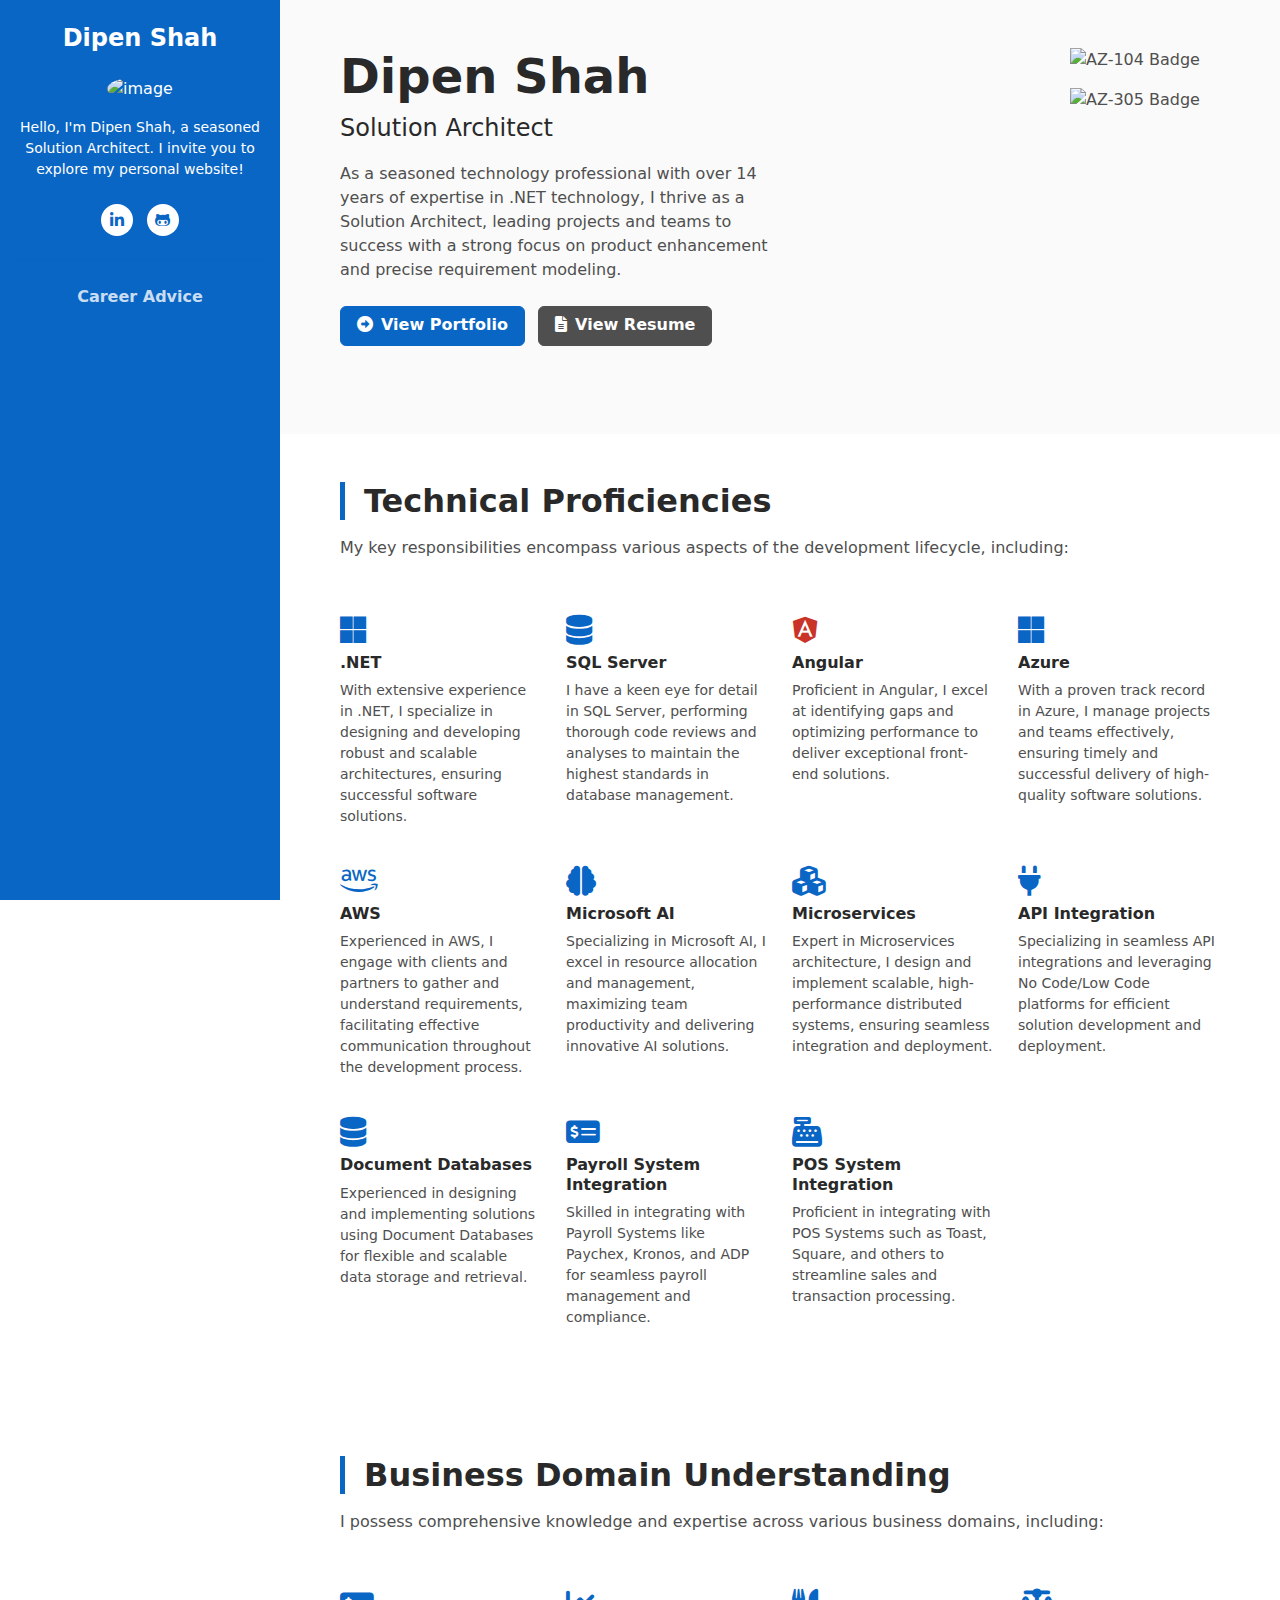
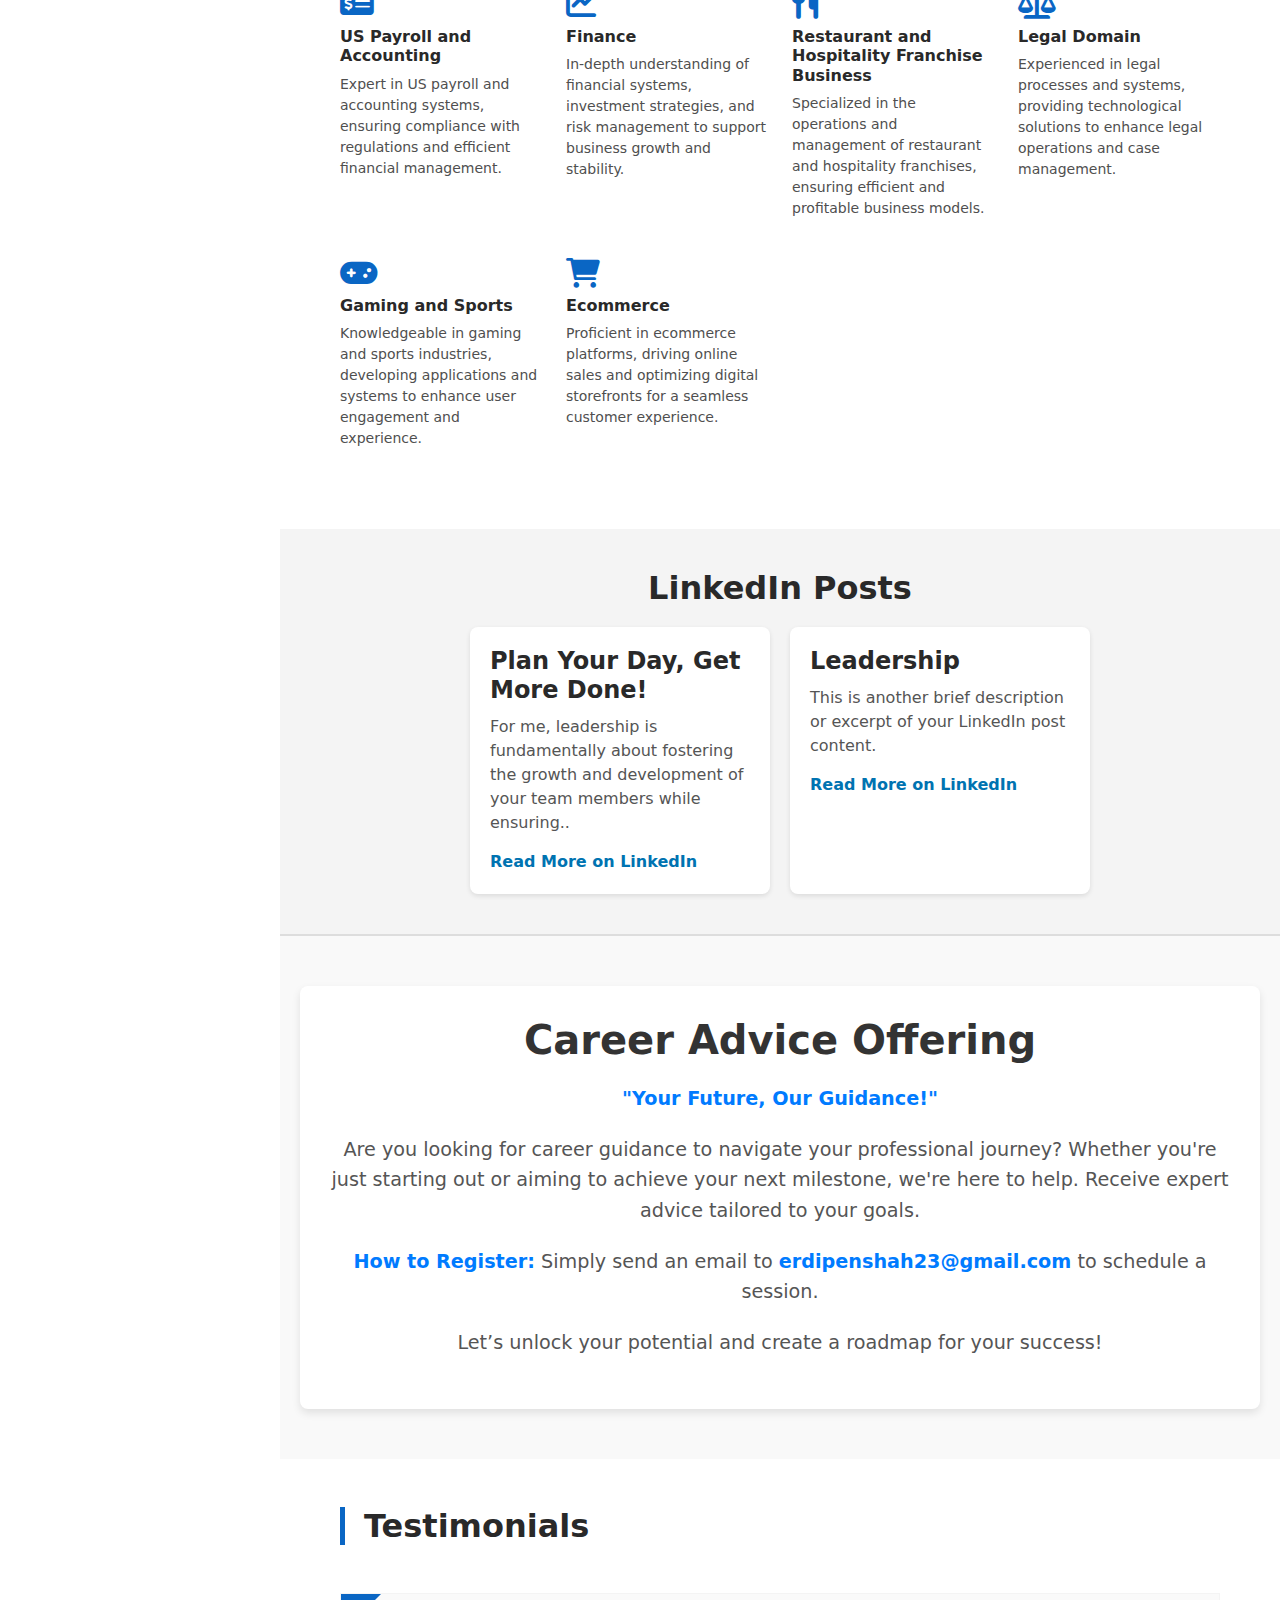
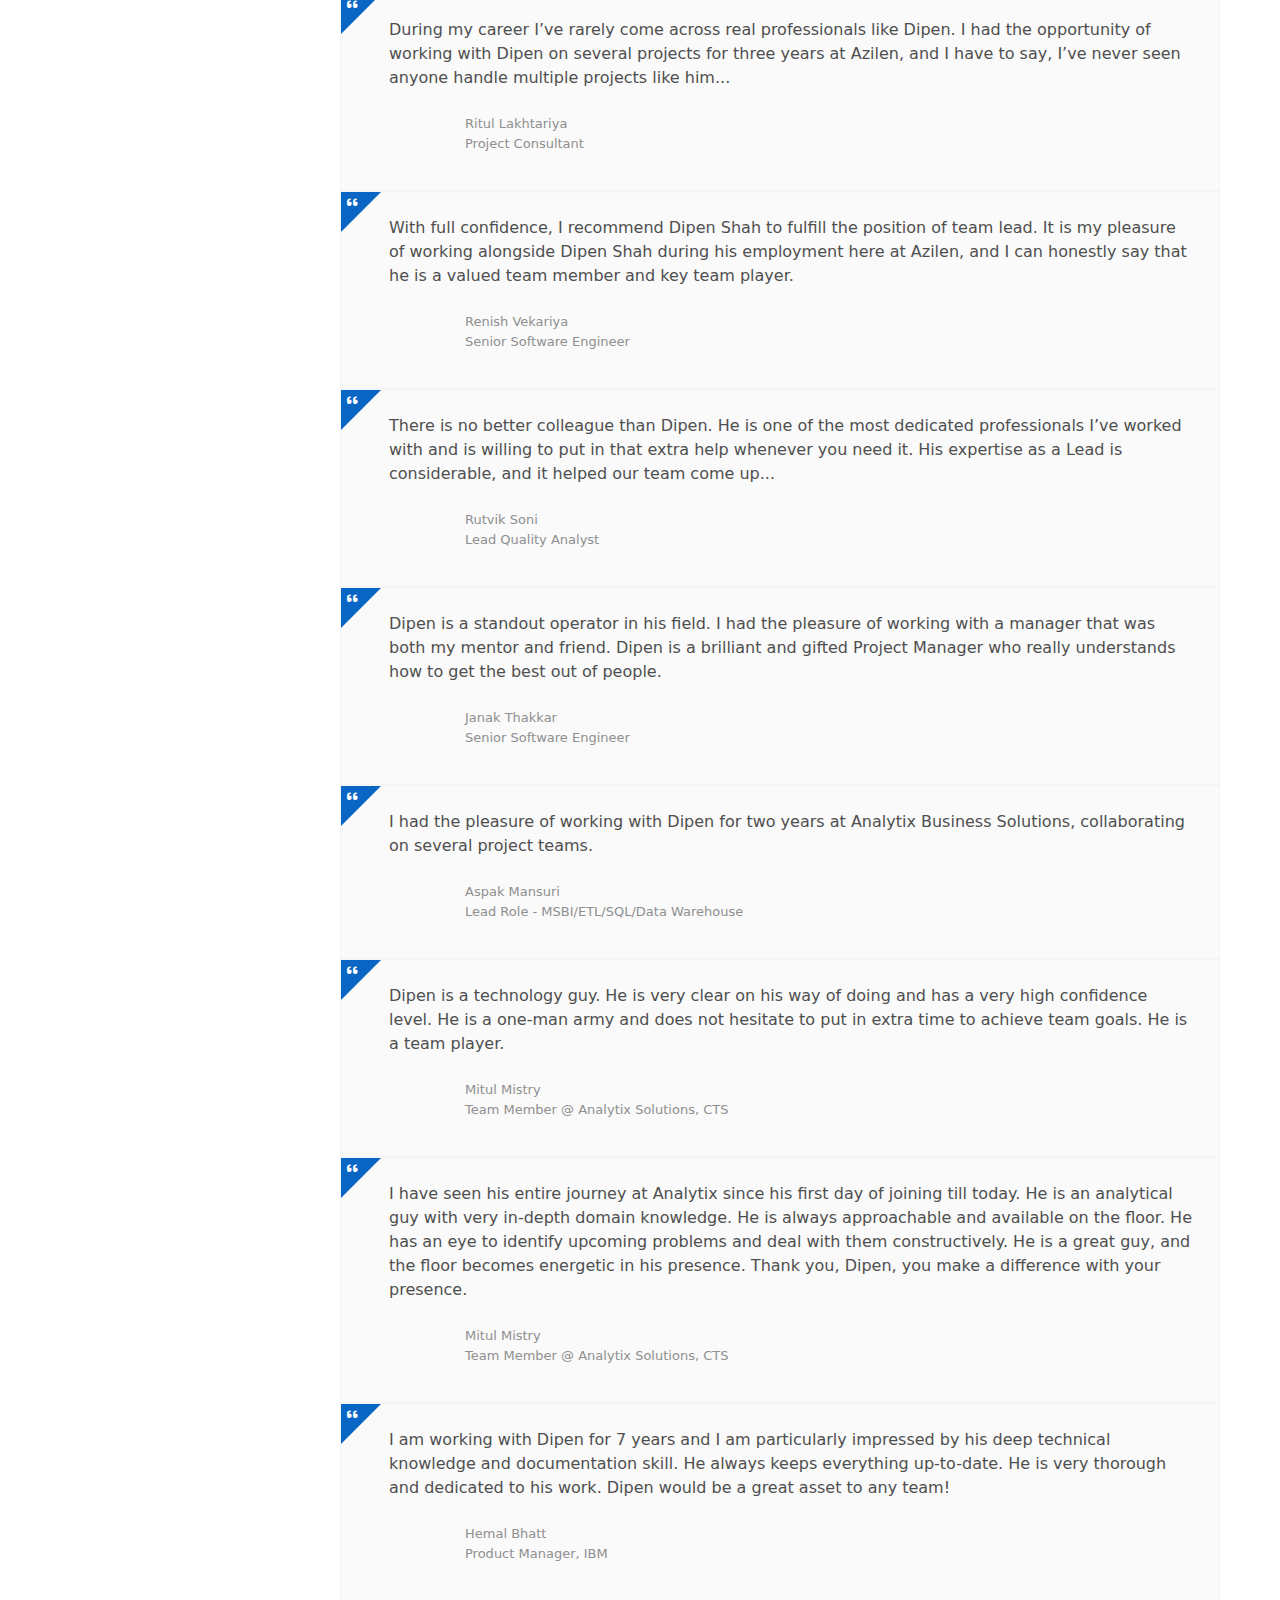
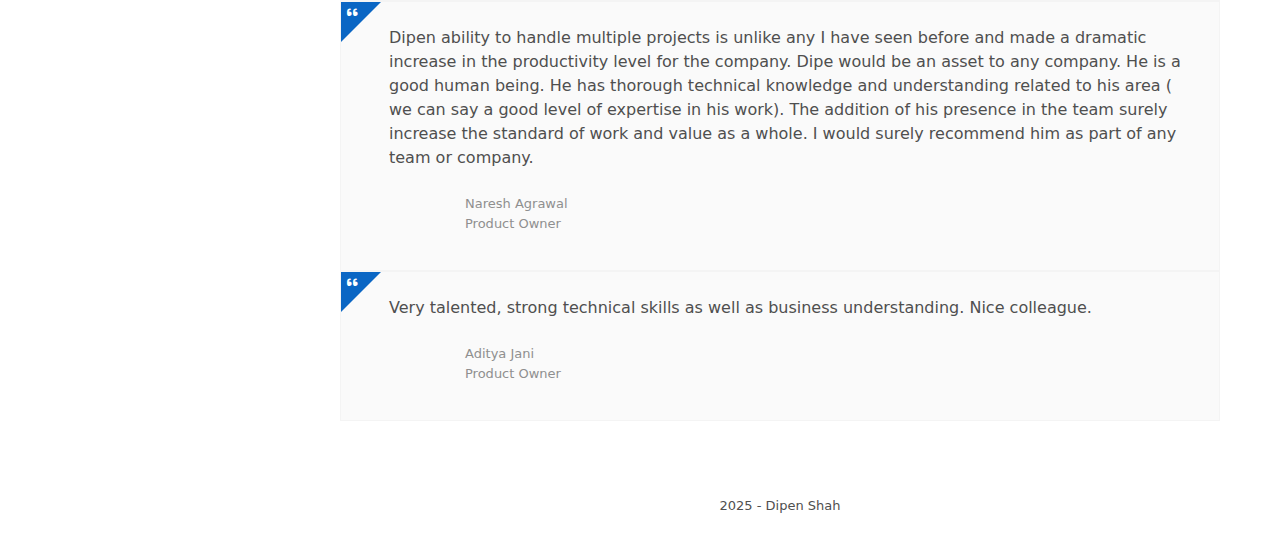
==== index.html @ ad1f410d "Update index.html" ====
<!DOCTYPE html>
<html lang="en"> 
<head>
	<meta charset="UTF-8">
	<meta name="viewport" content="width=device-width, initial-scale=1.0">
	<meta name="description" content="Dipen Shah - Solution Architect in Ahmedabad with expertise in .NET Core, C#, Technical Leadership, Freelance Consulting, and Product Development.">
<meta name="keywords" content="Dipen Shah, Solution Architect Ahmedabad, Technical Lead Ahmedabad, .NET Core Freelancer, .NET Consulting Ahmedabad, Product Development Ahmedabad">
<meta name="author" content="Dipen Shah">

	<title>Dipen Shah | Solution Architect | .NET Core Expert | Ahmedabad</title>


	<link href="https://fonts.googleapis.com/css?family=Roboto:300,400,500,700" rel="stylesheet">

	<link rel="stylesheet" href="https://cdnjs.cloudflare.com/ajax/libs/font-awesome/6.0.0-beta3/css/all.min.css">
	<link rel="stylesheet" href="https://cdnjs.cloudflare.com/ajax/libs/tiny-slider/2.9.4/tiny-slider.css">
	<!-- Theme CSS -->
	<link id="theme-style" rel="stylesheet" href="theme.css">
<script type="application/ld+json">
{
  "@context": "https://schema.org",
  "@type": "Person",
  "name": "Dipen Shah",
  "jobTitle": "Solution Architect",
  "address": {
    "@type": "PostalAddress",
    "addressLocality": "Ahmedabad",
    "addressRegion": "Gujarat",
    "addressCountry": "India"
  },
  "email": "erdipenshah23@gmail.com",
  "url": "https://yourwebsite.com"
}
</script>

</head> 

<body>

	<header class="header text-center">
	<div class="force-overflow">
		<h1 class="blog-name pt-lg-4 mb-0">
			<a class="no-text-decoration" href="index.html">Dipen Shah</a>
		</h1>

		<nav class="navbar navbar-expand-lg navbar-dark">
			<button class="navbar-toggler" type="button" data-bs-toggle="collapse" data-bs-target="#navigation" aria-controls="navigation" aria-expanded="false" aria-label="Toggle navigation">
				<span class="navbar-toggler-icon"></span>
			</button>

			<div id="navigation" class="collapse navbar-collapse flex-column">
				<div class="profile-section pt-3 pt-lg-0">
					<img class="profile-image mb-3 rounded-circle mx-auto" src="https://media.licdn.com/dms/image/v2/D4D03AQGSYT441mBloQ/profile-displayphoto-shrink_800_800/B4DZOueL7eHMAc-/0/1733798969806?e=1740009600&v=beta&t=dpiFriLi8PbAghPyxOY2dCsKy10lpM4XOJ6OlQlpjkg" alt="image">

					<div class="bio mb-3">
						Hello, I'm Dipen Shah, a seasoned Solution Architect. I invite you to explore my personal website!
					</div><!--//bio-->

					<ul class="social-list list-inline py-2 mx-auto">
						<li class="list-inline-item">
							<a href="https://www.linkedin.com/in/dipen-shah/"><i class="fab fa-linkedin-in fa-fw"></i></a>
						</li>
						<li class="list-inline-item">
							<a href="#"><i class="fab fa-github-alt fa-fw"></i></a>
						</li>
					</ul><!--//social-list-->
					<hr>
				</div><!--//profile-section-->

				<!-- Add Career Advice Link -->
				<ul class="navbar-nav flex-column text-start">
					<li class="nav-item">
						<a class="nav-link" href="#career-advice">Career Advice</a>
					</li>
				</ul>
			</div>
		</nav>
	</div><!--//force-overflow-->
</header>

	<div class="main-wrapper">
		<section class="about-me-section p-3 p-lg-5 theme-bg-light">
			<div class="container">
				<div class="profile-teaser row">

					<div class="col">
						<h2 class="name font-weight-bold mb-1">Dipen Shah</h2>
						<div class="tagline mb-3">Solution Architect</div>
						<div class="bio mb-4">
							As a seasoned technology professional with over 14 years of expertise in .NET technology, I thrive as a Solution Architect, leading projects and teams to success with a strong focus on product enhancement and precise requirement modeling.
						</div><!--//bio-->
						<div class="mb-4">
							<a class="btn btn-primary me-2 mb-3" href="#"><i class="fas fa-arrow-alt-circle-right me-2"></i><span class="d-none d-md-inline">View</span> Portfolio</a>
							<a class="btn btn-secondary mb-3" href="#"><i class="fas fa-file-alt me-2"></i><span class="d-none d-md-inline">View</span> Resume</a>
						</div>
					</div><!--//col-->
					<!-- Badge images section -->
					<div class="col">
						<div class="d-flex flex-column align-items-end">
							<img src="https://learn.microsoft.com/en-us/media/learn/certification/badges/microsoft-certified-associate-badge.svg?branch=main" alt="AZ-104 Badge" class="img-fluid mb-3" style="width: 150px; height: auto;">
							<img src="https://learn.microsoft.com/en-us/media/learn/certification/badges/microsoft-certified-expert-badge.svg" alt="AZ-305 Badge" class="img-fluid" style="width: 150px; height: auto;">
						</div>
					</div><!--//col-->

				</div>
			</div>
		</section><!--//about-me-section-->


		<section class="overview-section p-3 p-lg-5">
			<div class="container">
				<h2 class="section-title font-weight-bold mb-3">Technical Proficiencies</h2>
				<div class="section-intro mb-5">My key responsibilities encompass various aspects of the development lifecycle, including:</div>
				<div class="row">
					<div class="item col-6 col-lg-3">
						<div class="item-inner">
							<div class="item-icon"><i class="fab fa-microsoft"></i></div>
							<h3 class="item-title">.NET</h3>
							<div class="item-desc">With extensive experience in .NET, I specialize in designing and developing robust and scalable architectures, ensuring successful software solutions.</div>
						</div><!--//item-inner-->
					</div><!--//item-->
					<div class="item col-6 col-lg-3">
						<div class="item-inner">
							<div class="item-icon"><i class="fas fa-database"></i></div>
							<h3 class="item-title">SQL Server</h3>
							<div class="item-desc">I have a keen eye for detail in SQL Server, performing thorough code reviews and analyses to maintain the highest standards in database management.</div>
						</div><!--//item-inner-->
					</div><!--//item-->
					<div class="item col-6 col-lg-3">
						<div class="item-inner">
							<div class="item-icon"><i class="fab fa-angular"></i></div>
							<h3 class="item-title">Angular</h3>
							<div class="item-desc">Proficient in Angular, I excel at identifying gaps and optimizing performance to deliver exceptional front-end solutions.</div>
						</div><!--//item-inner-->
					</div><!--//item-->
					<div class="item col-6 col-lg-3">
						<div class="item-inner">
							<div class="item-icon"><i class="fab fa-microsoft"></i></div>
							<h3 class="item-title">Azure</h3>
							<div class="item-desc">With a proven track record in Azure, I manage projects and teams effectively, ensuring timely and successful delivery of high-quality software solutions.</div>
						</div><!--//item-inner-->
					</div><!--//item-->
					<div class="item col-6 col-lg-3">
						<div class="item-inner">
							<div class="item-icon"><i class="fab fa-aws"></i></div>
							<h3 class="item-title">AWS</h3>
							<div class="item-desc">Experienced in AWS, I engage with clients and partners to gather and understand requirements, facilitating effective communication throughout the development process.</div>
						</div><!--//item-inner-->
					</div><!--//item-->
					<div class="item col-6 col-lg-3">
						<div class="item-inner">
							<div class="item-icon"><i class="fas fa-brain"></i></div>
							<h3 class="item-title">Microsoft AI</h3>
							<div class="item-desc">Specializing in Microsoft AI, I excel in resource allocation and management, maximizing team productivity and delivering innovative AI solutions.</div>
						</div><!--//item-inner-->
					</div><!--//item-->
					<div class="item col-6 col-lg-3">
						<div class="item-inner">
							<div class="item-icon"><i class="fas fa-cubes"></i></div>
							<h3 class="item-title">Microservices</h3>
							<div class="item-desc">Expert in Microservices architecture, I design and implement scalable, high-performance distributed systems, ensuring seamless integration and deployment.</div>
						</div><!--//item-inner-->
					</div><!--//item-->
					<div class="item col-6 col-lg-3">
						<div class="item-inner">
							<div class="item-icon"><i class="fas fa-plug"></i></div>
							<h3 class="item-title">API Integration</h3>
							<div class="item-desc">Specializing in seamless API integrations and leveraging No Code/Low Code platforms for efficient solution development and deployment.</div>
						</div><!--//item-inner-->
					</div>
					<div class="item col-6 col-lg-3">
						<div class="item-inner">
							<div class="item-icon"><i class="fas fa-database"></i></div>
							<h3 class="item-title">Document Databases</h3>
							<div class="item-desc">Experienced in designing and implementing solutions using Document Databases for flexible and scalable data storage and retrieval.</div>
						</div><!--//item-inner-->
					</div>
					<div class="item col-6 col-lg-3">
						<div class="item-inner">
							<div class="item-icon"><i class="fas fa-money-check-alt"></i></div>
							<h3 class="item-title">Payroll System Integration</h3>
							<div class="item-desc">Skilled in integrating with Payroll Systems like Paychex, Kronos, and ADP for seamless payroll management and compliance.</div>
						</div><!--//item-inner-->
					</div>
					<div class="item col-6 col-lg-3">
						<div class="item-inner">
							<div class="item-icon"><i class="fas fa-cash-register"></i></div>
							<h3 class="item-title">POS System Integration</h3>
							<div class="item-desc">Proficient in integrating with POS Systems such as Toast, Square, and others to streamline sales and transaction processing.</div>
						</div><!--//item-inner-->
					</div>

				</div><!--//row-->
			</div><!--//container-->
		</section>



		<section class="overview-section p-3 p-lg-5">
			<div class="container">
				<h2 class="section-title font-weight-bold mb-3">Business Domain Understanding</h2>
				<div class="section-intro mb-5">I possess comprehensive knowledge and expertise across various business domains, including:</div>
				<div class="row">
					<div class="item col-6 col-lg-3">
						<div class="item-inner">
							<div class="item-icon"><i class="fas fa-money-check-alt"></i></div>
							<h3 class="item-title">US Payroll and Accounting</h3>
							<div class="item-desc">Expert in US payroll and accounting systems, ensuring compliance with regulations and efficient financial management.</div>
						</div><!--//item-inner-->
					</div><!--//item-->
					<div class="item col-6 col-lg-3">
						<div class="item-inner">
							<div class="item-icon"><i class="fas fa-chart-line"></i></div>
							<h3 class="item-title">Finance</h3>
							<div class="item-desc">In-depth understanding of financial systems, investment strategies, and risk management to support business growth and stability.</div>
						</div><!--//item-inner-->
					</div><!--//item-->
					<div class="item col-6 col-lg-3">
						<div class="item-inner">
							<div class="item-icon"><i class="fas fa-utensils"></i></div>
							<h3 class="item-title">Restaurant and Hospitality Franchise Business</h3>
							<div class="item-desc">Specialized in the operations and management of restaurant and hospitality franchises, ensuring efficient and profitable business models.</div>
						</div><!--//item-inner-->
					</div><!--//item-->
					<div class="item col-6 col-lg-3">
						<div class="item-inner">
							<div class="item-icon"><i class="fas fa-balance-scale"></i></div>
							<h3 class="item-title">Legal Domain</h3>
							<div class="item-desc">Experienced in legal processes and systems, providing technological solutions to enhance legal operations and case management.</div>
						</div><!--//item-inner-->
					</div><!--//item-->
					<div class="item col-6 col-lg-3">
						<div class="item-inner">
							<div class="item-icon"><i class="fas fa-gamepad"></i></div>
							<h3 class="item-title">Gaming and Sports</h3>
							<div class="item-desc">Knowledgeable in gaming and sports industries, developing applications and systems to enhance user engagement and experience.</div>
						</div><!--//item-inner-->
					</div><!--//item-->
					<div class="item col-6 col-lg-3">
						<div class="item-inner">
							<div class="item-icon"><i class="fas fa-shopping-cart"></i></div>
							<h3 class="item-title">Ecommerce</h3>
							<div class="item-desc">Proficient in ecommerce platforms, driving online sales and optimizing digital storefronts for a seamless customer experience.</div>
						</div><!--//item-inner-->
					</div><!--//item-->
				</div><!--//row-->
			</div><!--//container-->
		</section><!--//overview-section-->
	 <!-- Add this section where you want the LinkedIn Posts to appear -->
<section id="linkedin-posts" class="linkedin-posts">
  <div class="container">
    <h2>LinkedIn Posts</h2>
    <div class="posts">
      <!-- Example Post 1 -->
      <div class="post">
        <h3>Plan Your Day, Get More Done! </h3>
        <p>For me, leadership is fundamentally about fostering the growth and development of your team members while ensuring..</p>
        <a href="https://www.linkedin.com/posts/dipen-shah_for-me-leadership-is-fundamentally-about-activity-7272063921010733056-gx4u?utm_source=share&utm_medium=member_desktop" target="_blank" rel="noopener noreferrer">Read More on LinkedIn</a>
      </div>

      <!-- Example Post 2 -->
      <div class="post">
        <h3>Leadership </h3>
        <p>This is another brief description or excerpt of your LinkedIn post content.</p>
        <a href="https://www.linkedin.com/posts/dipen-shah_productivity-dailyplanning-getthingsdone-activity-7274617423008313344-XNHa?utm_source=share&utm_medium=member_desktop" target="_blank" rel="noopener noreferrer">Read More on LinkedIn</a>
      </div>

      <!-- Add more posts as needed -->
    </div>
  </div>
</section>
<section id="career-advice" class="career-advice">
  <div class="container">
    <h2>Career Advice Offering</h2>
    <p><strong>"Your Future, Our Guidance!"</strong></p>
    <p>Are you looking for career guidance to navigate your professional journey? Whether you're just starting out or aiming to achieve your next milestone, we're here to help. Receive expert advice tailored to your goals.</p>
    <p><strong>How to Register:</strong> Simply send an email to <a href="mailto:erdipenshah23@gmail.com">erdipenshah23@gmail.com</a> to schedule a session.</p>
    <p>Let’s unlock your potential and create a roadmap for your success!</p>
  </div>
</section>
		<section class="testimonials-section p-3 p-lg-5">
			<div class="container">
				<h2 class="section-title font-weight-bold mb-5">Testimonials</h2>
				<div class="testiomonial-carousel-container">
					<div class="testimonial-carousel tiny-slider">
						<div class="item">
							<div class="item-inner">
								<div class="quote-holder">
									<blockquote class="quote-content">
										During my career I’ve rarely come across real professionals like Dipen. I had the opportunity of working with Dipen on several projects for three years at Azilen, and I have to say, I’ve never seen anyone handle multiple projects like him...
									</blockquote>
									<i class="fas fa-quote-left"></i>
								</div><!--//quote-holder-->
								<div class="source-holder">
									 
									<div class="meta">
										<div class="name">Ritul Lakhtariya</div>
										<div class="info">Project Consultant</div>
									</div>
								</div>
							</div><!--//item-inner-->
						</div><!--//item-->
						<div class="item">
							<div class="item-inner">
								<div class="quote-holder">
									<blockquote class="quote-content">
										With full confidence, I recommend Dipen Shah to fulfill the position of team lead. It is my pleasure of working alongside Dipen Shah during his employment here at Azilen, and I can honestly say that he is a valued team member and key team player.
									</blockquote>
									<i class="fas fa-quote-left"></i>
								</div><!--//quote-holder-->
								<div class="source-holder">
									 
									<div class="meta">
										<div class="name">Renish Vekariya</div>
										<div class="info">Senior Software Engineer</div>
									</div>
								</div>
							</div><!--//item-inner-->
						</div><!--//item-->
						<div class="item">
							<div class="item-inner">
								<div class="quote-holder">
									<blockquote class="quote-content">
										There is no better colleague than Dipen. He is one of the most dedicated professionals I’ve worked with and is willing to put in that extra help whenever you need it. His expertise as a Lead is considerable, and it helped our team come up...
									</blockquote>
									<i class="fas fa-quote-left"></i>
								</div><!--//quote-holder-->
								<div class="source-holder">
								 
									<div class="meta">
										<div class="name">Rutvik Soni</div>
										<div class="info">Lead Quality Analyst</div>
									</div>
								</div>
							</div><!--//item-inner-->
						</div><!--//item-->

						<div class="item">
							<div class="item-inner">
								<div class="quote-holder">
									<blockquote class="quote-content">
										Dipen is a standout operator in his field. I had the pleasure of working with a manager that was both my mentor and friend. Dipen is a brilliant and gifted Project Manager who really understands how to get the best out of people.
									</blockquote>
									<i class="fas fa-quote-left"></i>
								</div><!--//quote-holder-->
								<div class="source-holder">
									 
									<div class="meta">
										<div class="name">Janak Thakkar</div>
										<div class="info">Senior Software Engineer</div>
									</div>
								</div>
							</div><!--//item-inner-->
						</div><!--//item-->
						<div class="item">
							<div class="item-inner">
								<div class="quote-holder">
									<blockquote class="quote-content">
										I had the pleasure of working with Dipen for two years at Analytix Business Solutions, collaborating on several project teams.
									</blockquote>
									<i class="fas fa-quote-left"></i>
								</div><!--//quote-holder-->
								<div class="source-holder">
								 
									<div class="meta">
										<div class="name">Aspak Mansuri</div>
										<div class="info">Lead Role - MSBI/ETL/SQL/Data Warehouse</div>
									</div>
								</div>
							</div><!--//item-inner-->
						</div><!--//item-->
						<div class="item">
							<div class="item-inner">
								<div class="quote-holder">
									<blockquote class="quote-content">
										Dipen is a technology guy. He is very clear on his way of doing and has a very high confidence level. He is a one-man army and does not hesitate to put in extra time to achieve team goals. He is a team player.
									</blockquote>
									<i class="fas fa-quote-left"></i>
								</div><!--//quote-holder-->
								<div class="source-holder">
									 
									<div class="meta">
										<div class="name">Mitul Mistry</div>
										<div class="info">Team Member @ Analytix Solutions, CTS</div>
									</div>
								</div>
							</div><!--//item-inner-->
						</div><!--//item-->
						<div class="item">
							<div class="item-inner">
								<div class="quote-holder">
									<blockquote class="quote-content">
										I have seen his entire journey at Analytix since his first day of joining till today. He is an analytical guy with very in-depth domain knowledge. He is always approachable and available on the floor. He has an eye to identify upcoming problems and deal with them constructively. He is a great guy, and the floor becomes energetic in his presence. Thank you, Dipen, you make a difference with your presence.
									</blockquote>
									<i class="fas fa-quote-left"></i>
								</div><!--//quote-holder-->
								<div class="source-holder">
								 
									<div class="meta">
										<div class="name">Mitul Mistry</div>
										<div class="info">Team Member @ Analytix Solutions, CTS</div>
									</div>
								</div>
							</div><!--//item-inner-->
						</div><!--//item-->
						<div class="item">
							<div class="item-inner">
								<div class="quote-holder">
									<blockquote class="quote-content">
										I am working with Dipen for 7 years and I am particularly impressed by his deep technical knowledge and documentation skill. He always keeps everything up-to-date. He is very thorough and dedicated to his work. Dipen would be a great asset to any team!
									</blockquote>
									<i class="fas fa-quote-left"></i>
								</div><!--//quote-holder-->
								<div class="source-holder">
									 
									<div class="meta">
										<div class="name">Hemal Bhatt</div>
										<div class="info">Product Manager, IBM</div>
									</div>
								</div>
							</div><!--//item-inner-->
						</div><!--//item-->
						<div class="item">
							<div class="item-inner">
								<div class="quote-holder">
									<blockquote class="quote-content">
										Dipen ability to handle multiple projects is unlike any I have seen before and made a dramatic increase in the productivity level for the company.
										Dipe would be an asset to any company. He is a good human being. He has thorough technical knowledge and understanding related to his area ( we can say a good level of expertise in his work).
										The addition of his presence in the team surely increase the standard of work and value as a whole. I would surely recommend him as part of any team or company.
									</blockquote>
									<i class="fas fa-quote-left"></i>
								</div><!--//quote-holder-->
								<div class="source-holder">
									 
									<div class="meta">
										<div class="name">Naresh Agrawal</div>
										<div class="info">Product Owner</div>
									</div>
								</div>
							</div><!--//item-inner-->
						</div><!--//item-->
						<div class="item">
							<div class="item-inner">
								<div class="quote-holder">
									<blockquote class="quote-content">
										Very talented, strong technical skills as well as business understanding. Nice colleague.
									</blockquote>
									<i class="fas fa-quote-left"></i>
								</div><!--//quote-holder-->
								<div class="source-holder">
									 
									<div class="meta">
										<div class="name">Aditya Jani</div>
										<div class="info">Product Owner</div>
									</div>
								</div>
							</div><!--//item-inner-->
						</div>
					</div><!--//testimonial-carousel-->
				</div><!--//testimonial-carousel-container-->
			</div><!--//container-->
		</section><!--//testimonials-section-->




		<footer class="footer text-center py-4">
			<small class="copyright">2025 - Dipen Shah</small>
		</footer>

	</div><!--//main-wrapper-->
	<!-- Javascript -->
	<script src="https://cdnjs.cloudflare.com/ajax/libs/popper.js/2.11.6/umd/popper.min.js"></script>
	<script src="https://cdnjs.cloudflare.com/ajax/libs/twitter-bootstrap/5.3.0/js/bootstrap.min.js"></script>
	<script src="https://cdnjs.cloudflare.com/ajax/libs/tiny-slider/2.9.4/min/tiny-slider.js"></script>
	<script type="text/javascript">

		const slider = tns({
			container: '.testimonial-carousel',
			loop: true,
			items: 3,
			responsive: {
				0: {
					items: 1,
				},
				768: {
					items: 2,
				},
				1200: {
					items: 3,
				}

			},
			slideBy: 'page',
			nav: true,
			autoplay: true,
			autoplayButtonOutput: false,
			mouseDrag: true,
			lazyload: true,
			gutter: 30,
			navPosition: 'bottom',
			mouseDrag: true,
			controls: false,
			speed: 800,

		});
	</script>
</body>
</html>
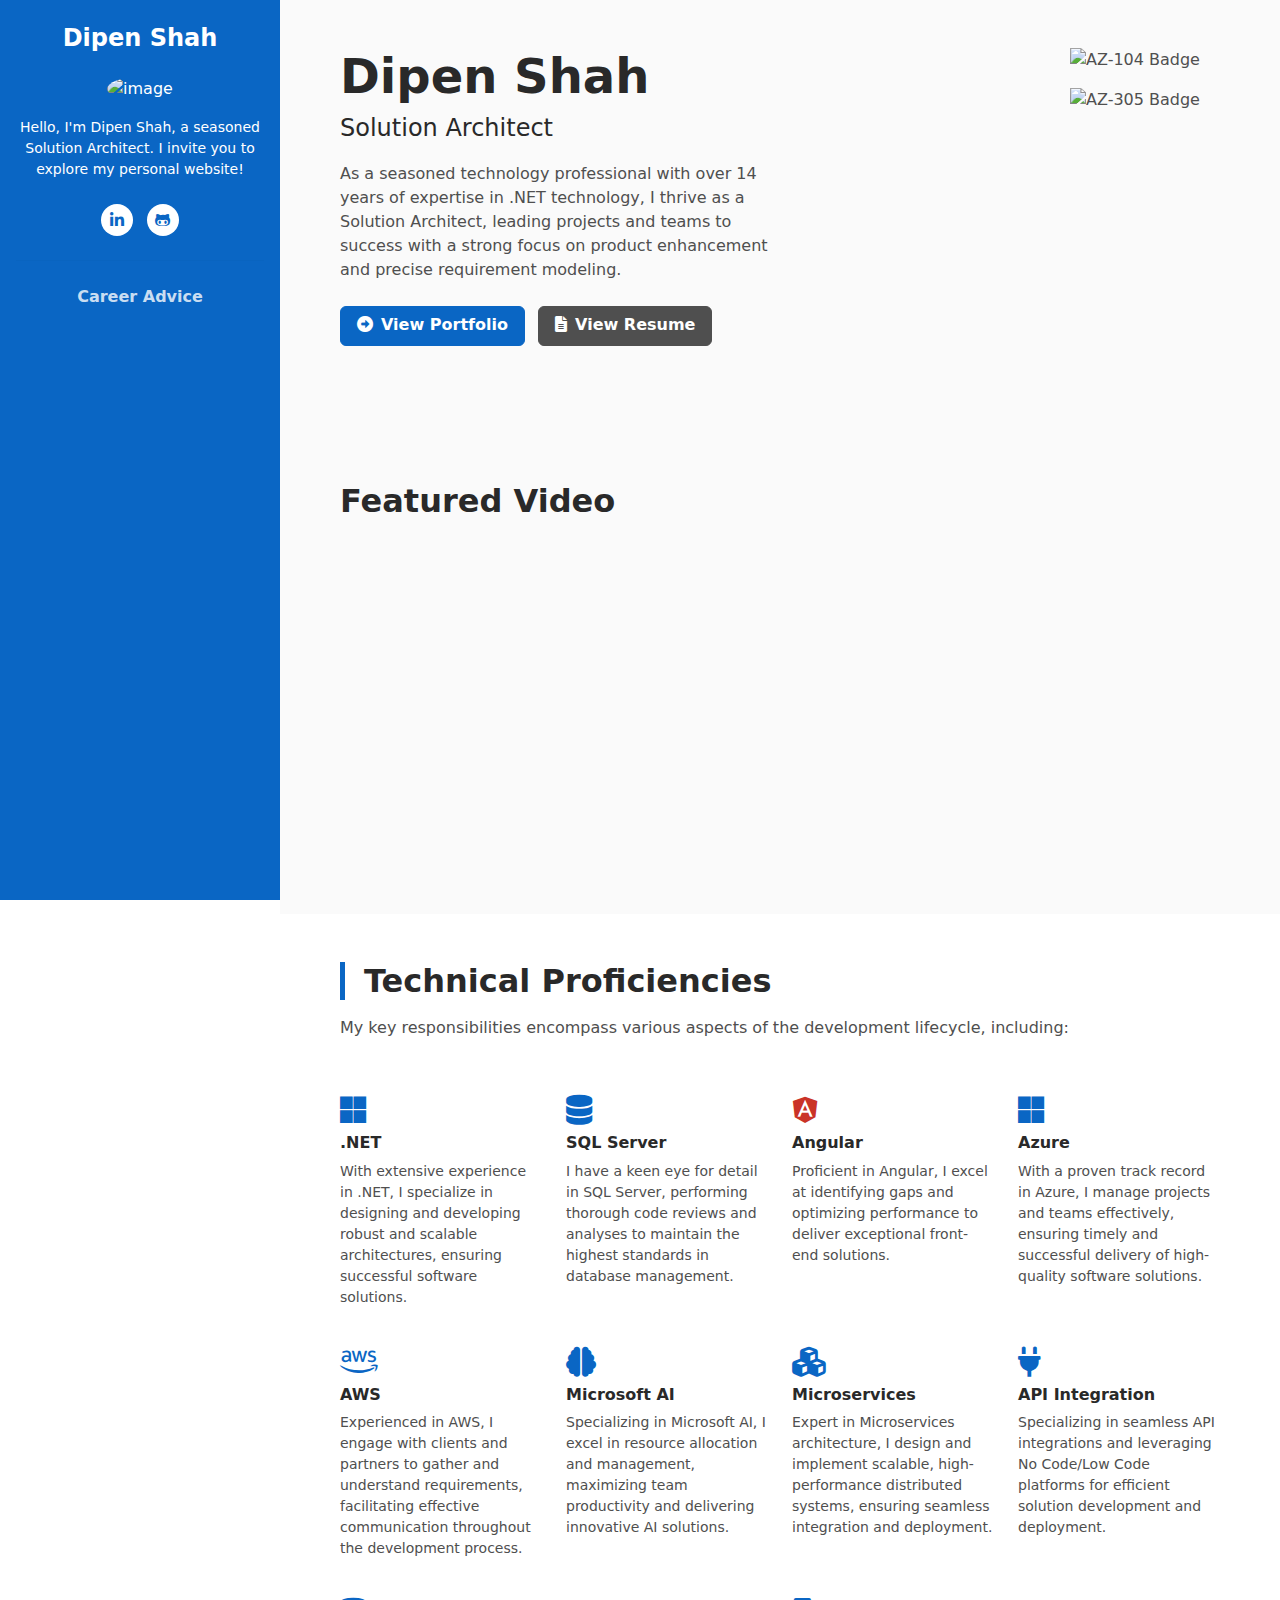
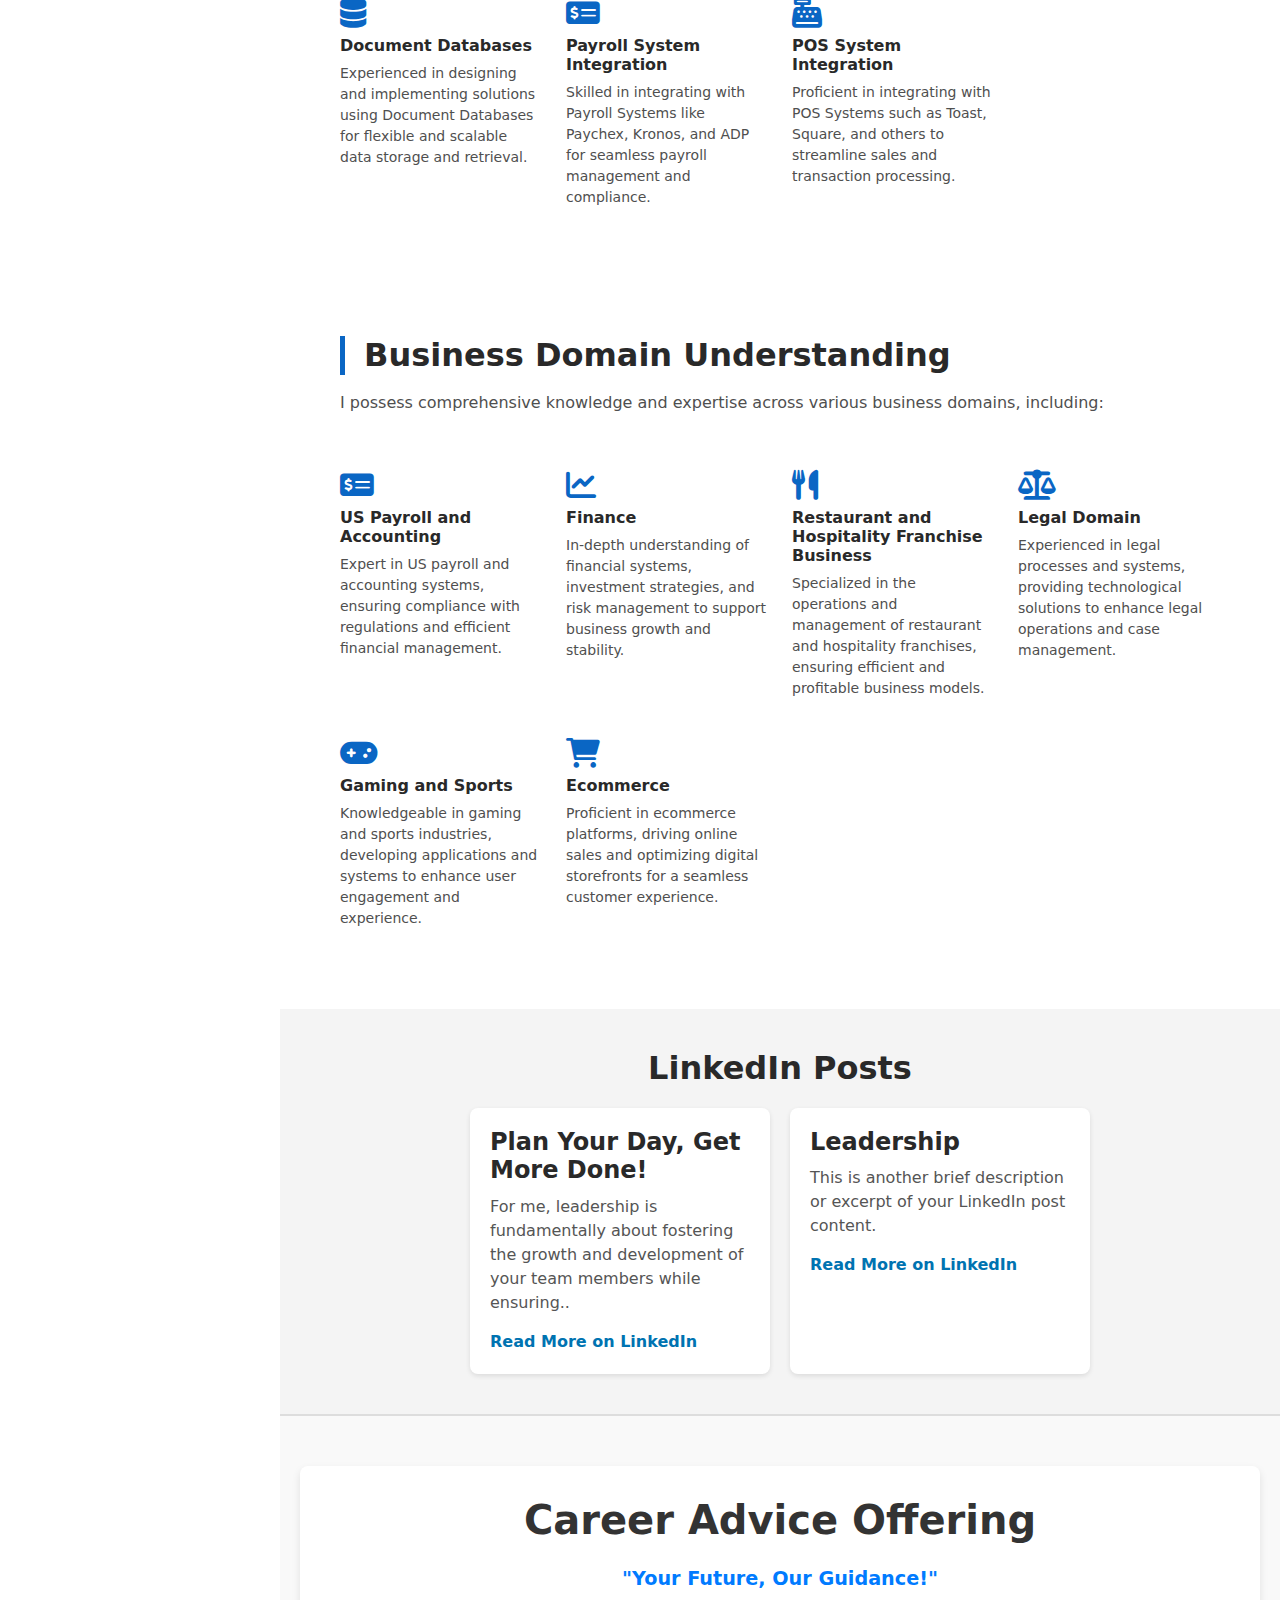
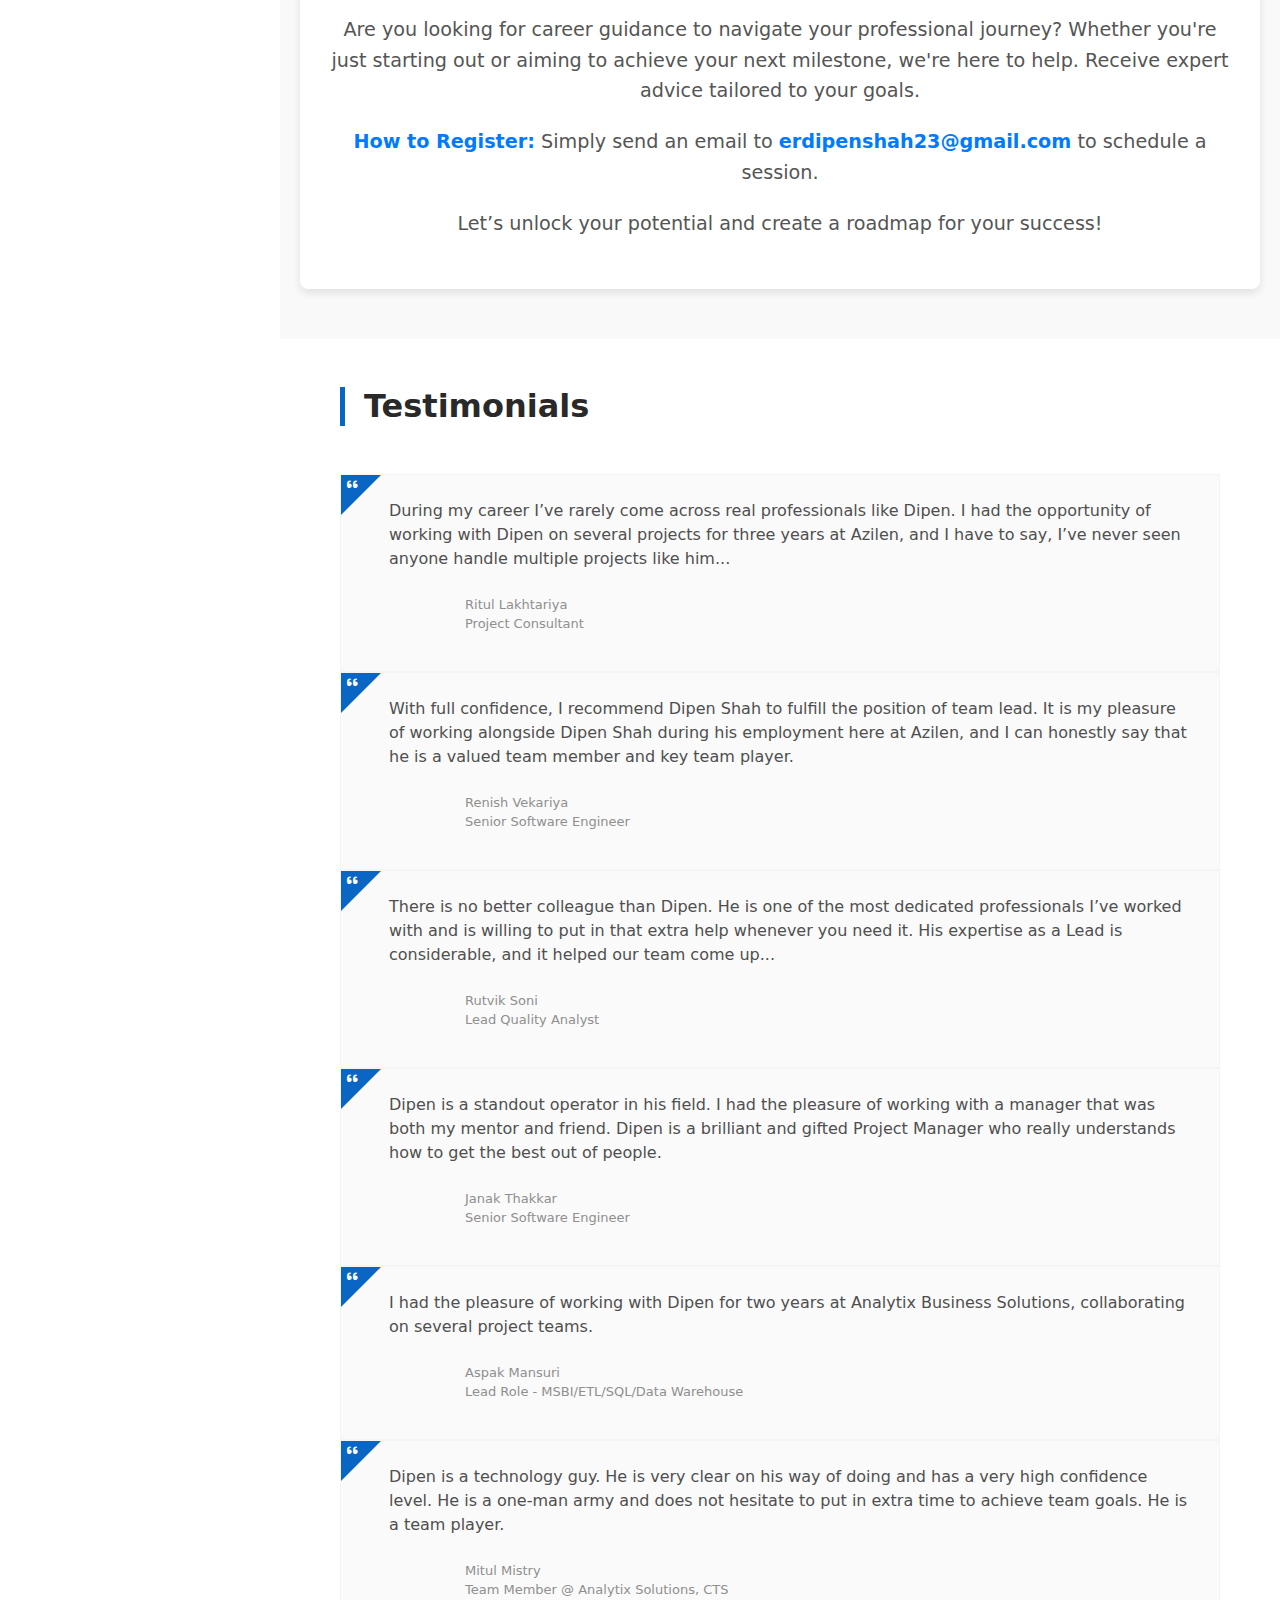
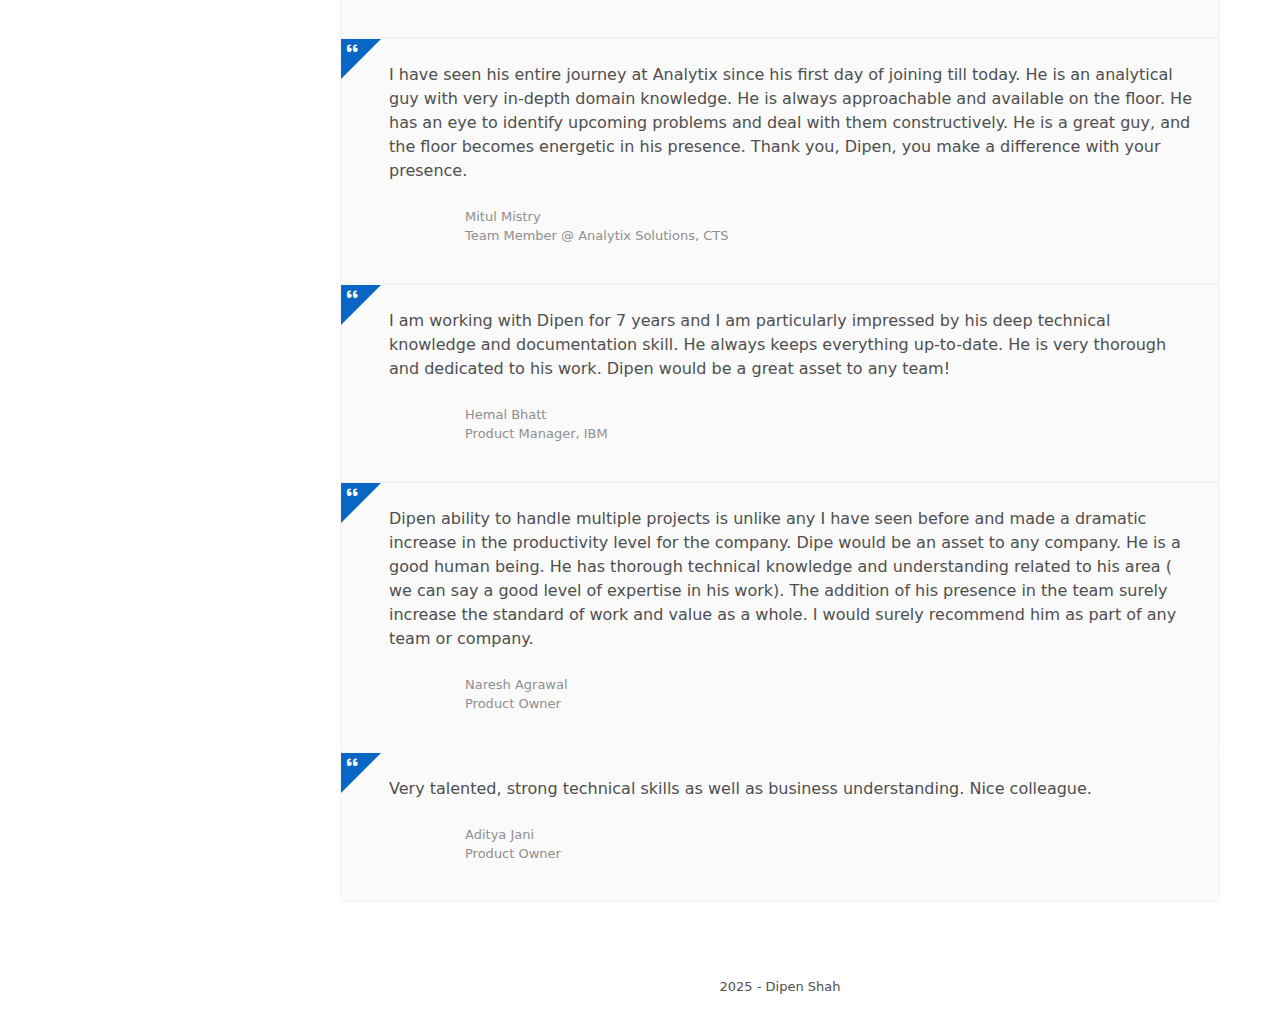
==== commit 5596b3ac: "Update index.html" ====
--- a/index.html
+++ b/index.html
@@ -30,7 +30,7 @@
     "addressCountry": "India"
   },
   "email": "erdipenshah23@gmail.com",
-  "url": "https://yourwebsite.com"
+  "url": "https://dkshah.github.io/aboutme"
 }
 </script>
 
@@ -107,6 +107,26 @@
 			</div>
 		</section><!--//about-me-section-->
 
+<section class="youtube-section p-3 p-lg-5 theme-bg-light">
+    <div class="container">
+        <div class="row">
+            <div class="col">
+                <h2 class="font-weight-bold mb-4">Featured Video</h2>
+                <div class="video-container">
+                    <iframe 
+                        width="100%" 
+                        height="315" 
+                        src="https://www.youtube.com/embed/qXFVo4GFR-w" 
+                        title="YouTube video player" 
+                        frameborder="0" 
+                        allow="accelerometer; autoplay; clipboard-write; encrypted-media; gyroscope; picture-in-picture" 
+                        allowfullscreen>
+                    </iframe>
+                </div>
+            </div><!--//col-->
+        </div><!--//row-->
+    </div>
+</section>
 
 		<section class="overview-section p-3 p-lg-5">
 			<div class="container">
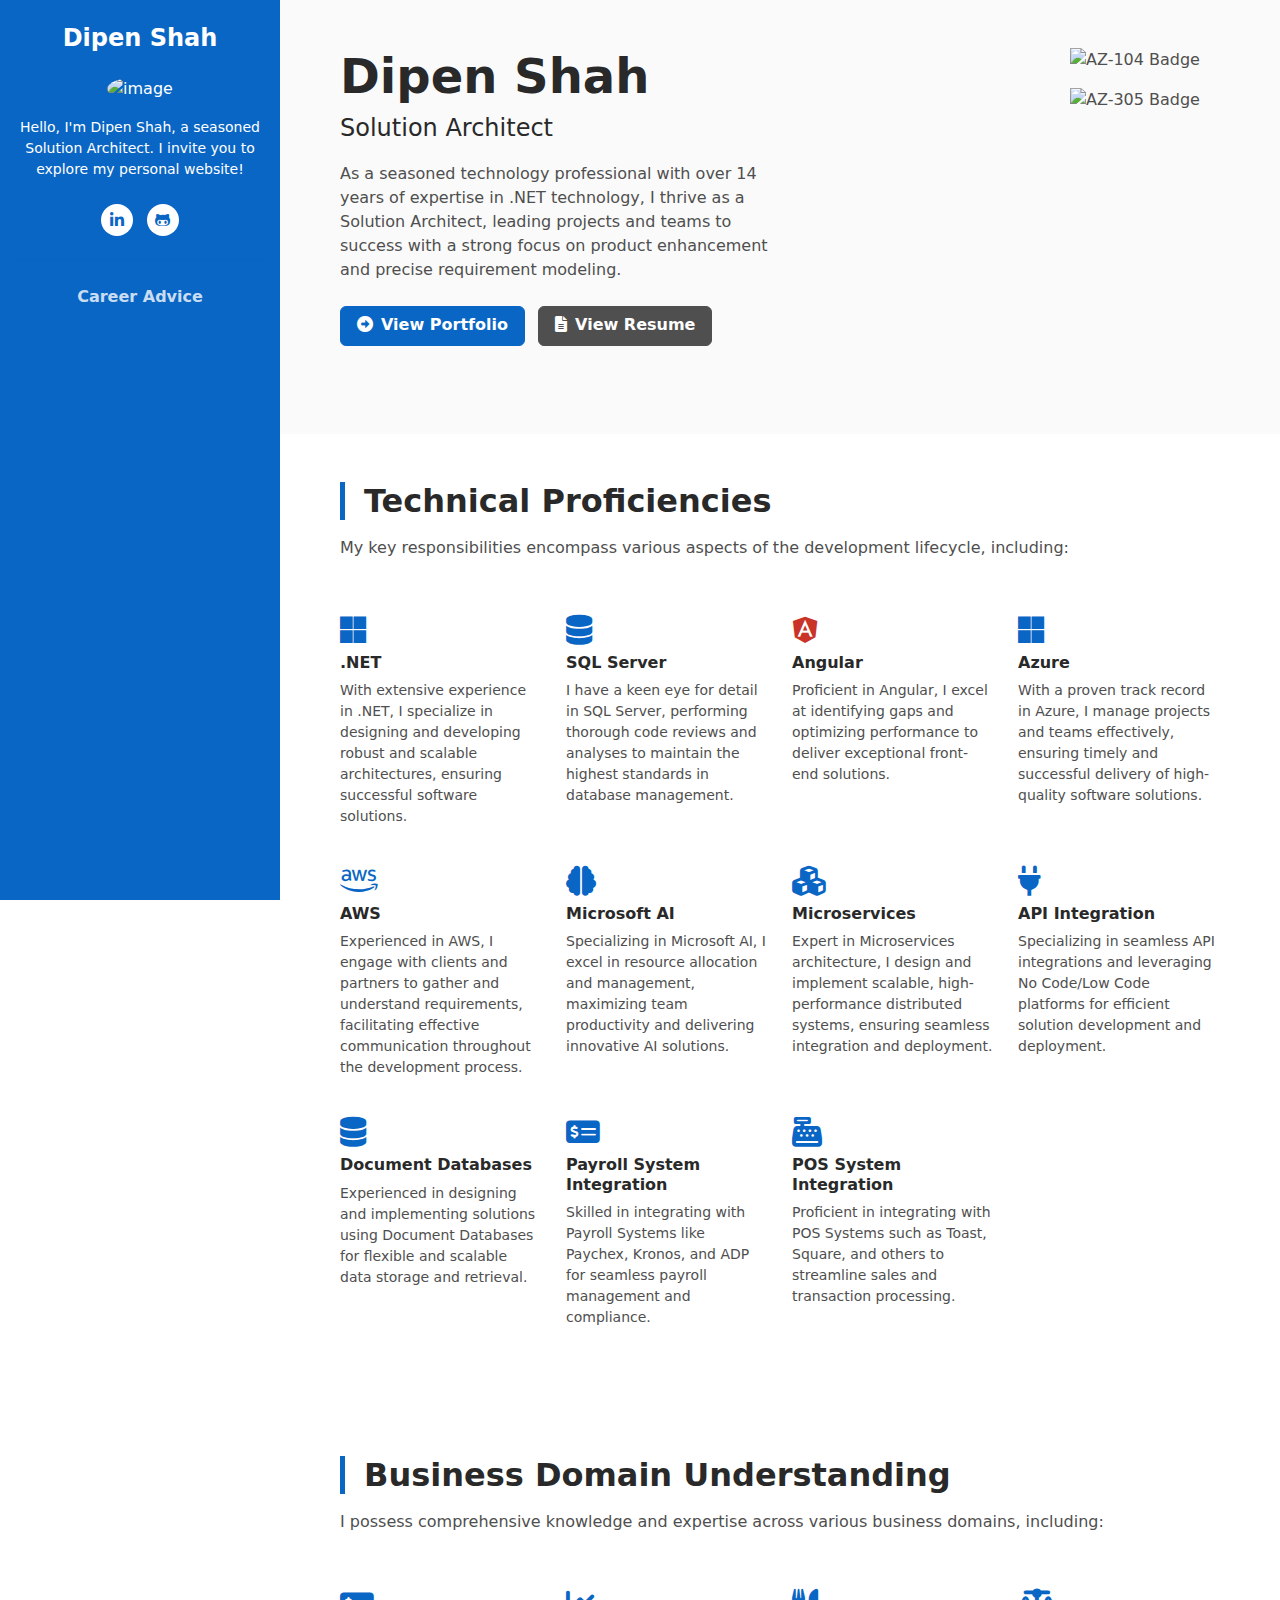
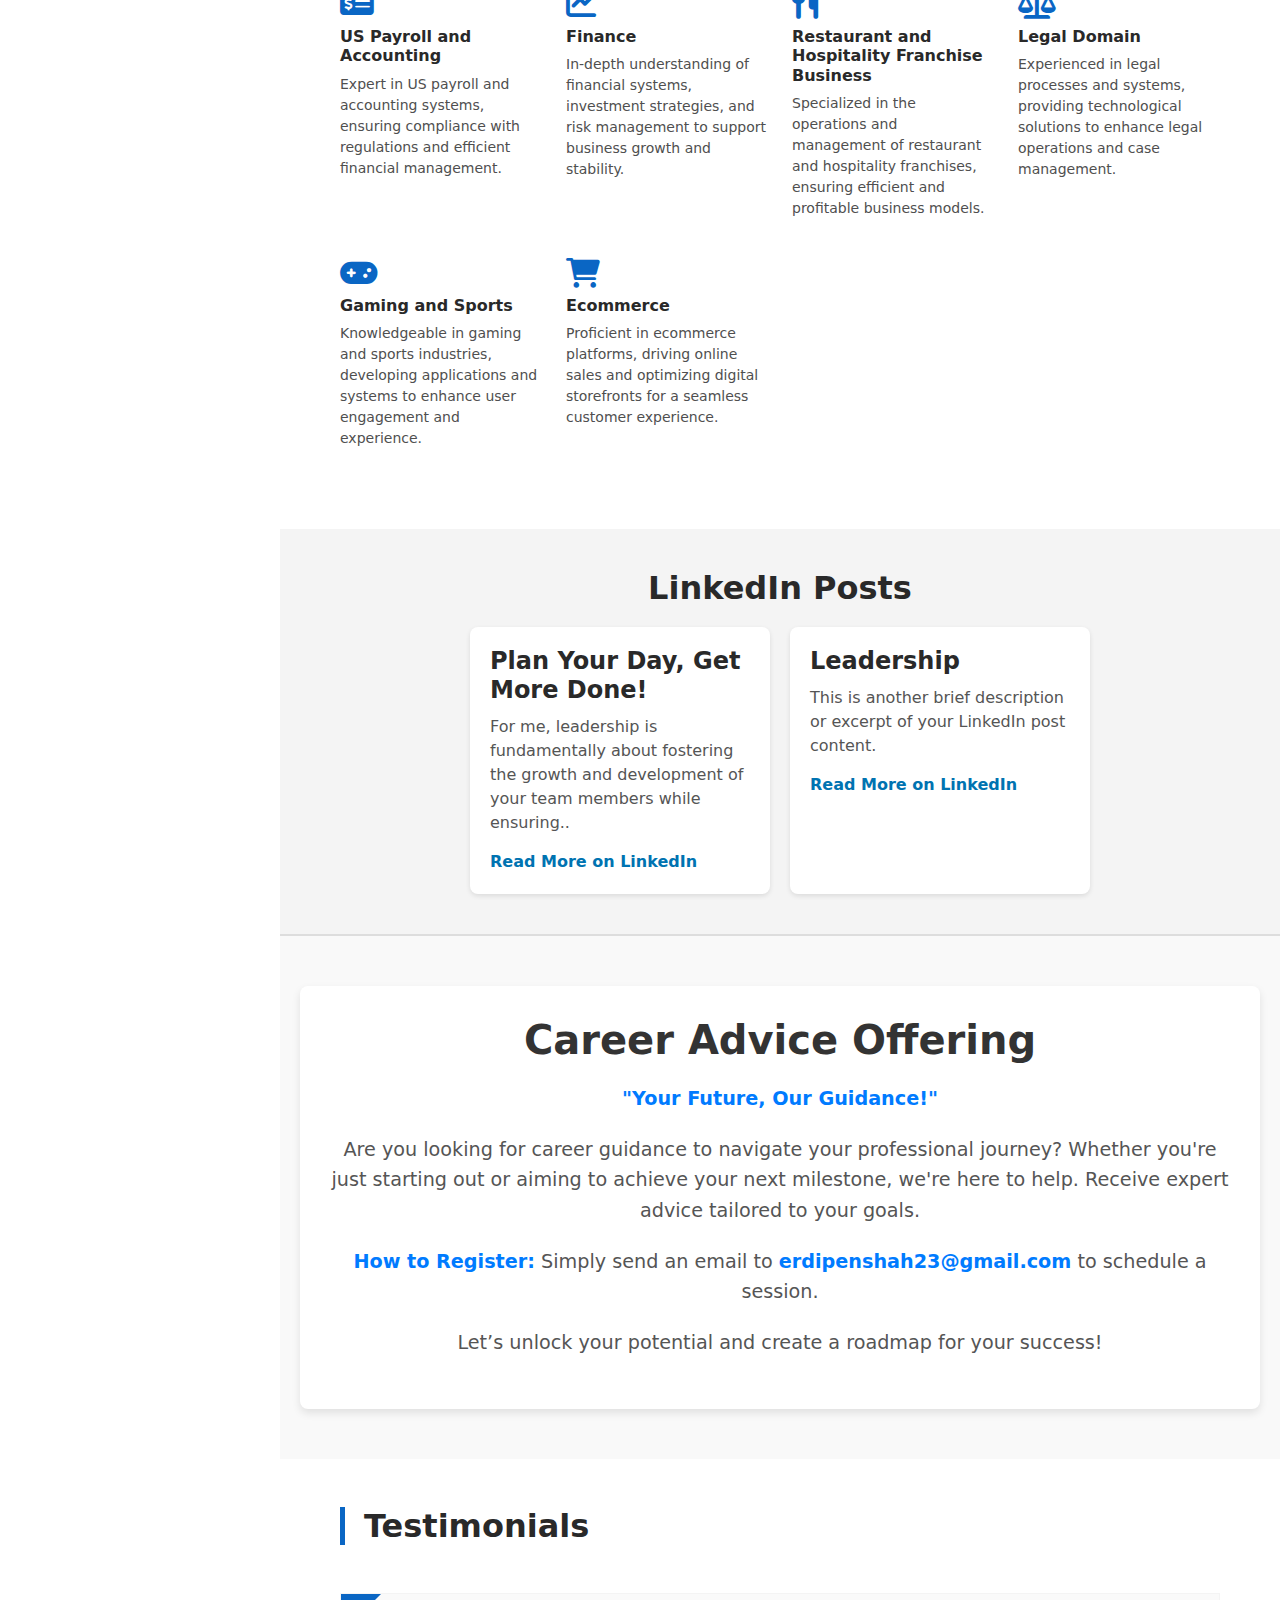
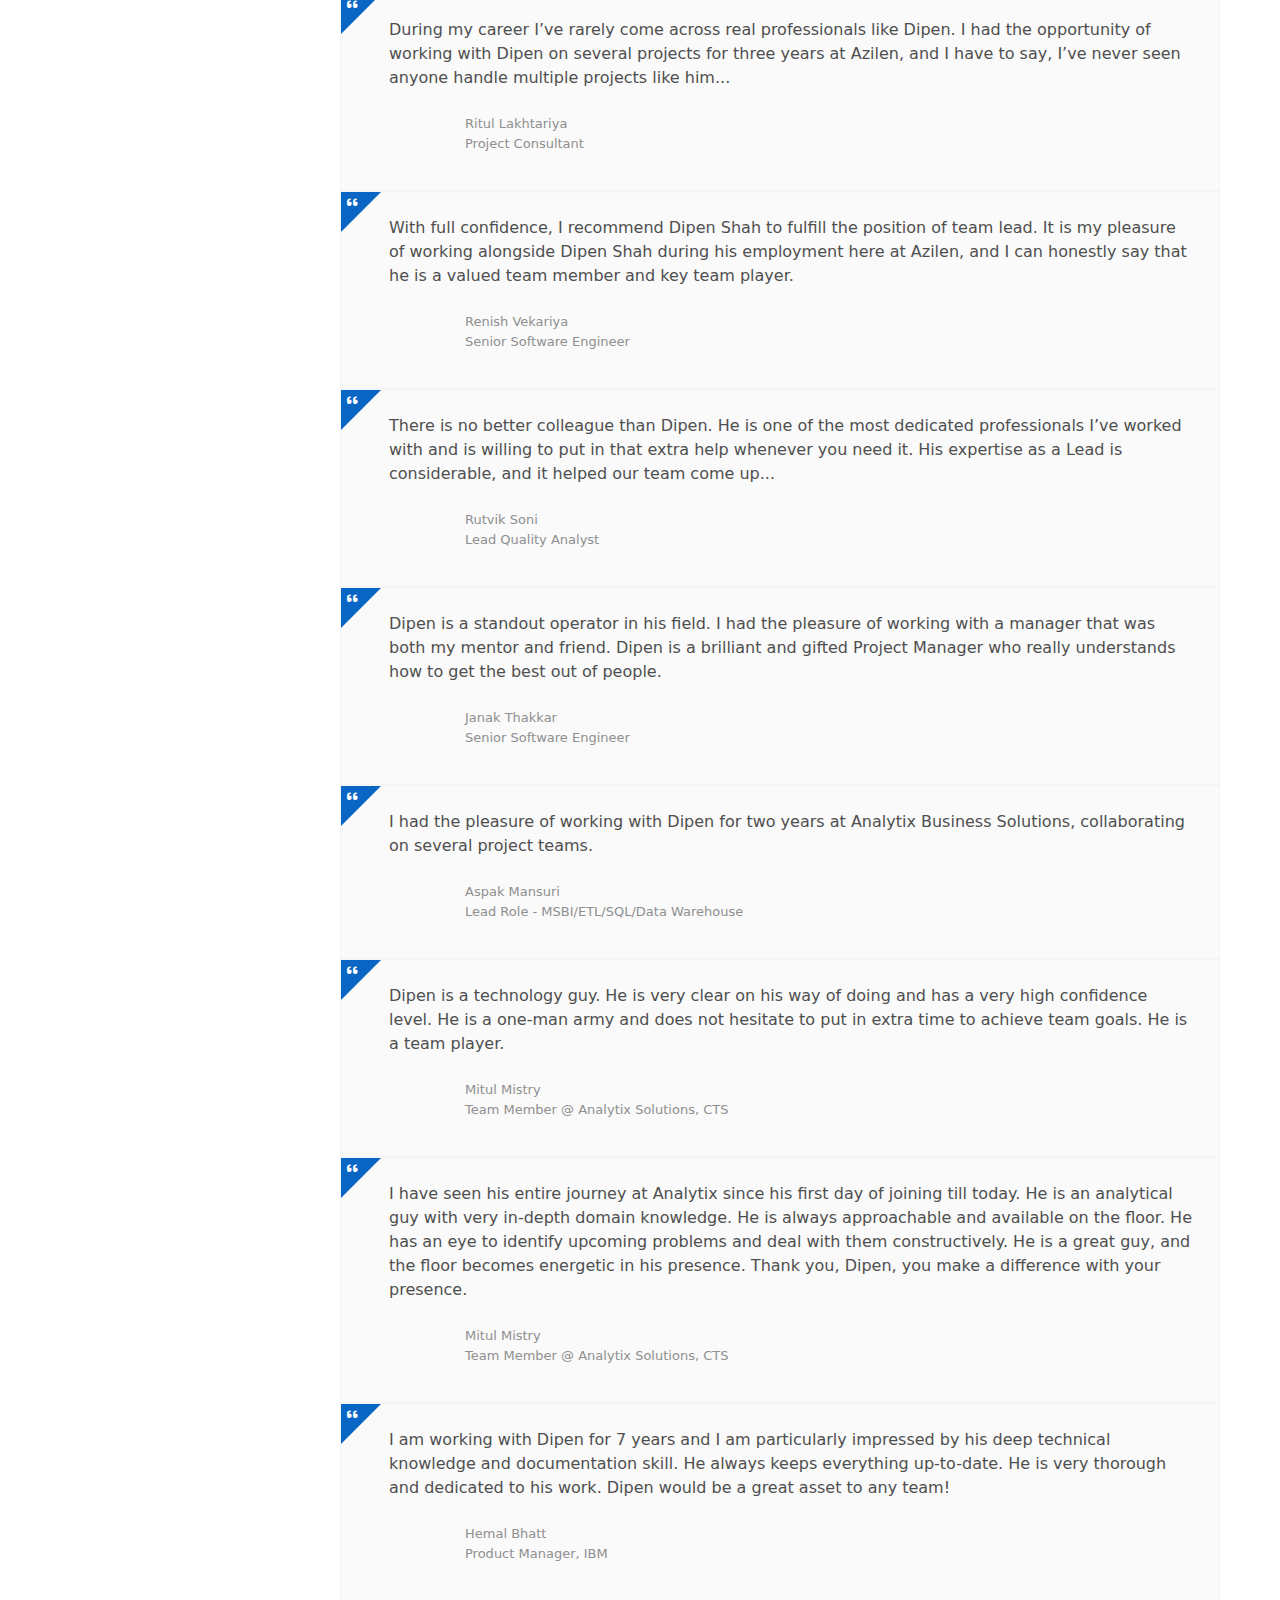
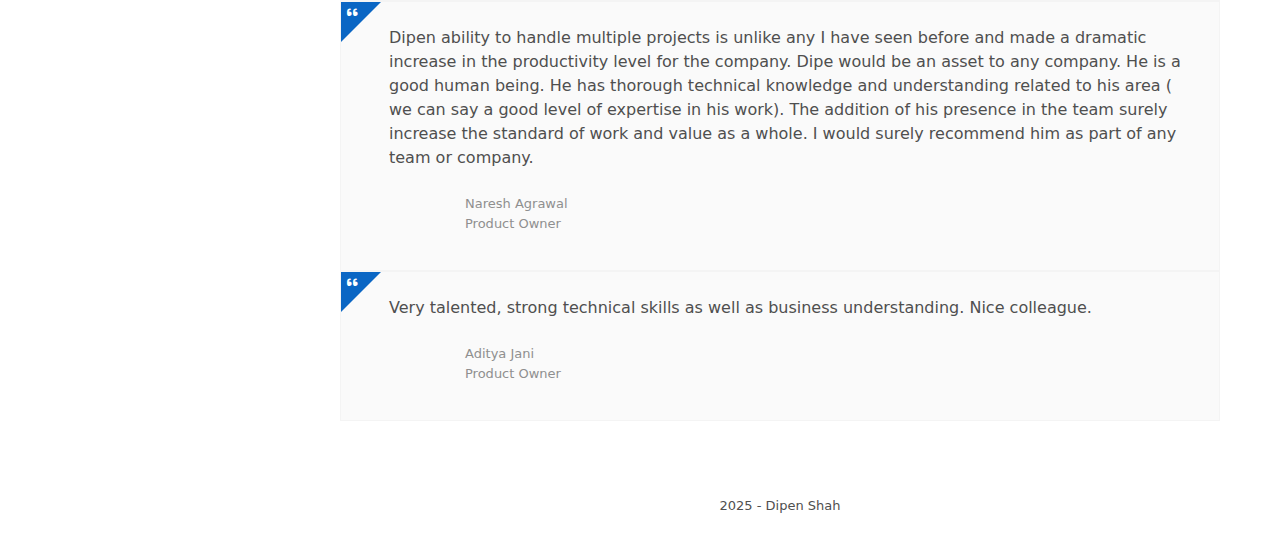
==== commit 619df916: "Update index.html" ====
--- a/index.html
+++ b/index.html
@@ -107,27 +107,6 @@
 			</div>
 		</section><!--//about-me-section-->
 
-<section class="youtube-section p-3 p-lg-5 theme-bg-light">
-    <div class="container">
-        <div class="row">
-            <div class="col">
-                <h2 class="font-weight-bold mb-4">Featured Video</h2>
-                <div class="video-container">
-                    <iframe 
-                        width="100%" 
-                        height="315" 
-                        src="https://www.youtube.com/embed/qXFVo4GFR-w" 
-                        title="YouTube video player" 
-                        frameborder="0" 
-                        allow="accelerometer; autoplay; clipboard-write; encrypted-media; gyroscope; picture-in-picture" 
-                        allowfullscreen>
-                    </iframe>
-                </div>
-            </div><!--//col-->
-        </div><!--//row-->
-    </div>
-</section>
-
 		<section class="overview-section p-3 p-lg-5">
 			<div class="container">
 				<h2 class="section-title font-weight-bold mb-3">Technical Proficiencies</h2>
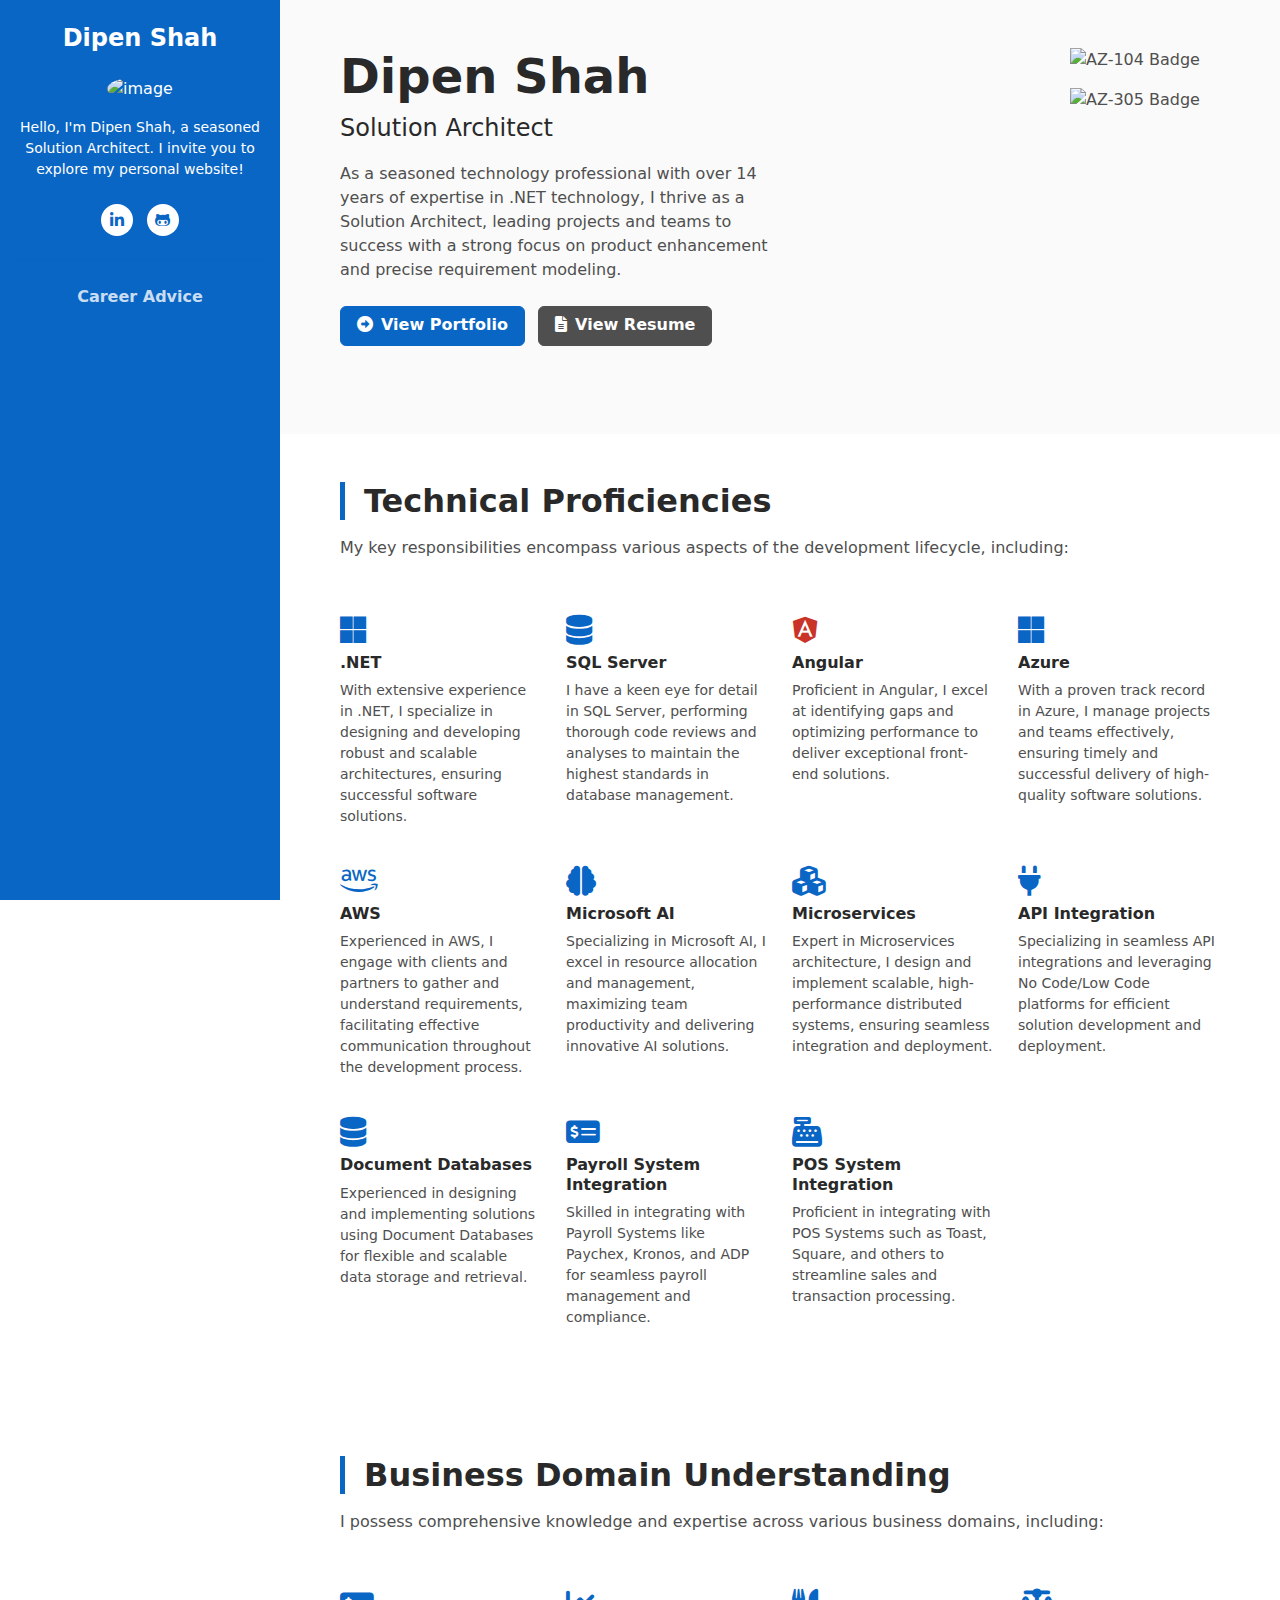
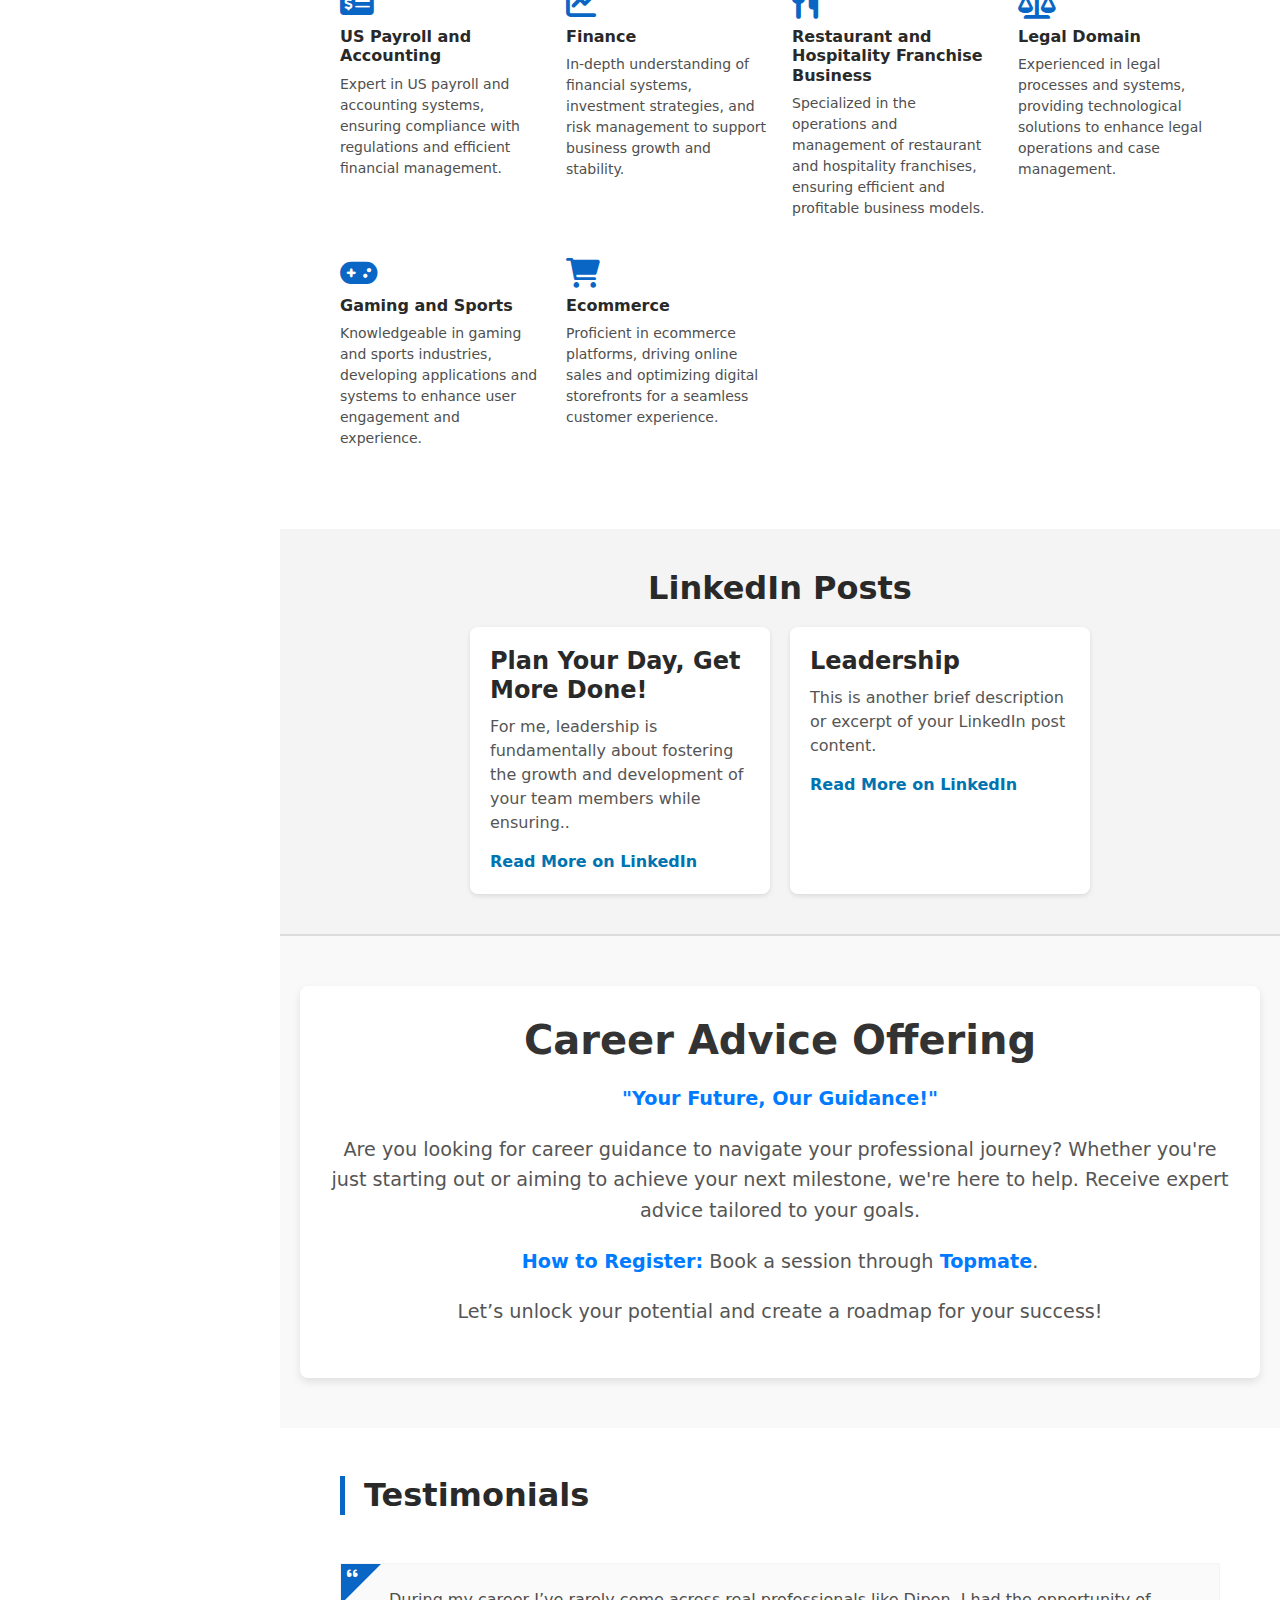
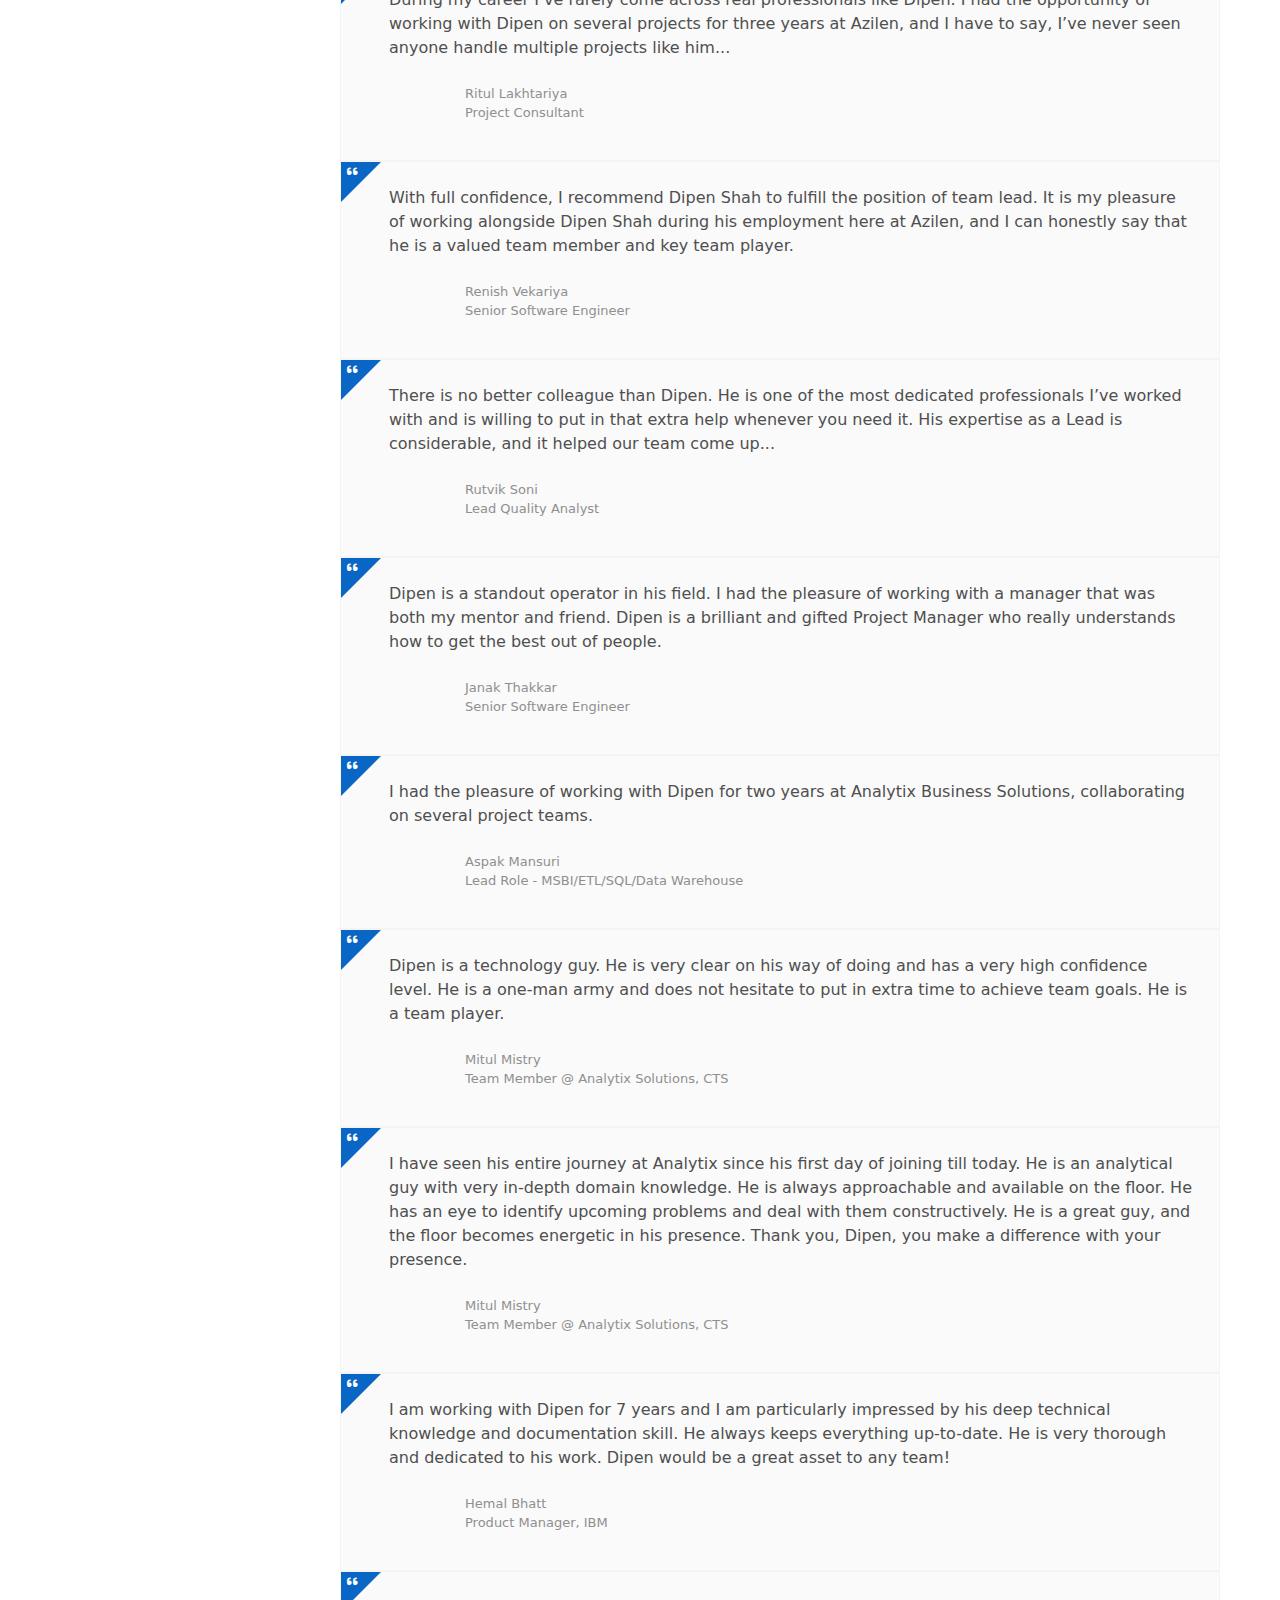
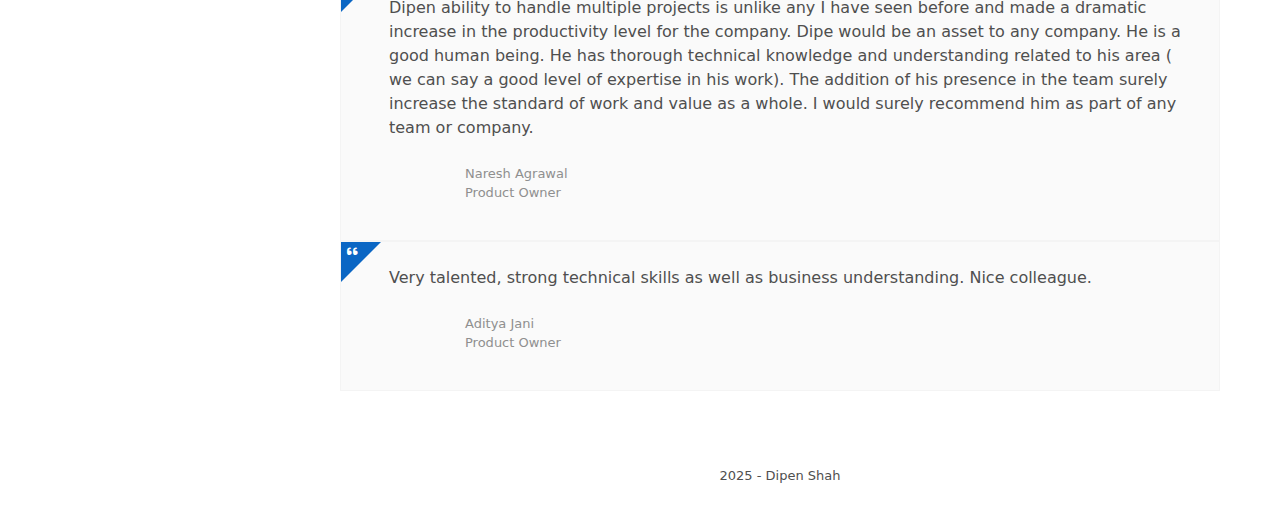
==== commit 648eef8c: "Update index.html" ====
--- a/index.html
+++ b/index.html
@@ -51,7 +51,7 @@
 
 			<div id="navigation" class="collapse navbar-collapse flex-column">
 				<div class="profile-section pt-3 pt-lg-0">
-					<img class="profile-image mb-3 rounded-circle mx-auto" src="https://media.licdn.com/dms/image/v2/D4D03AQGSYT441mBloQ/profile-displayphoto-shrink_800_800/B4DZOueL7eHMAc-/0/1733798969806?e=1740009600&v=beta&t=dpiFriLi8PbAghPyxOY2dCsKy10lpM4XOJ6OlQlpjkg" alt="image">
+					<img class="profile-image mb-3 rounded-circle mx-auto" src="https://media.licdn.com/dms/image/v2/D4D03AQGSYT441mBloQ/profile-displayphoto-shrink_800_800/B4DZOueL7eHMAc-/0/1733798969806?e=1747872000&v=beta&t=uhFa4wpp4suMsUqZ3qkbuNB2MW4-3LqDsH7YYBO7A8Q" alt="image">
 
 					<div class="bio mb-3">
 						Hello, I'm Dipen Shah, a seasoned Solution Architect. I invite you to explore my personal website!
@@ -274,10 +274,11 @@
     <h2>Career Advice Offering</h2>
     <p><strong>"Your Future, Our Guidance!"</strong></p>
     <p>Are you looking for career guidance to navigate your professional journey? Whether you're just starting out or aiming to achieve your next milestone, we're here to help. Receive expert advice tailored to your goals.</p>
-    <p><strong>How to Register:</strong> Simply send an email to <a href="mailto:erdipenshah23@gmail.com">erdipenshah23@gmail.com</a> to schedule a session.</p>
+    <p><strong>How to Register:</strong> Book a session through <a href="https://topmate.io/dipen_shah/" target="_blank">Topmate</a>.</p>
     <p>Let’s unlock your potential and create a roadmap for your success!</p>
   </div>
 </section>
+
 		<section class="testimonials-section p-3 p-lg-5">
 			<div class="container">
 				<h2 class="section-title font-weight-bold mb-5">Testimonials</h2>
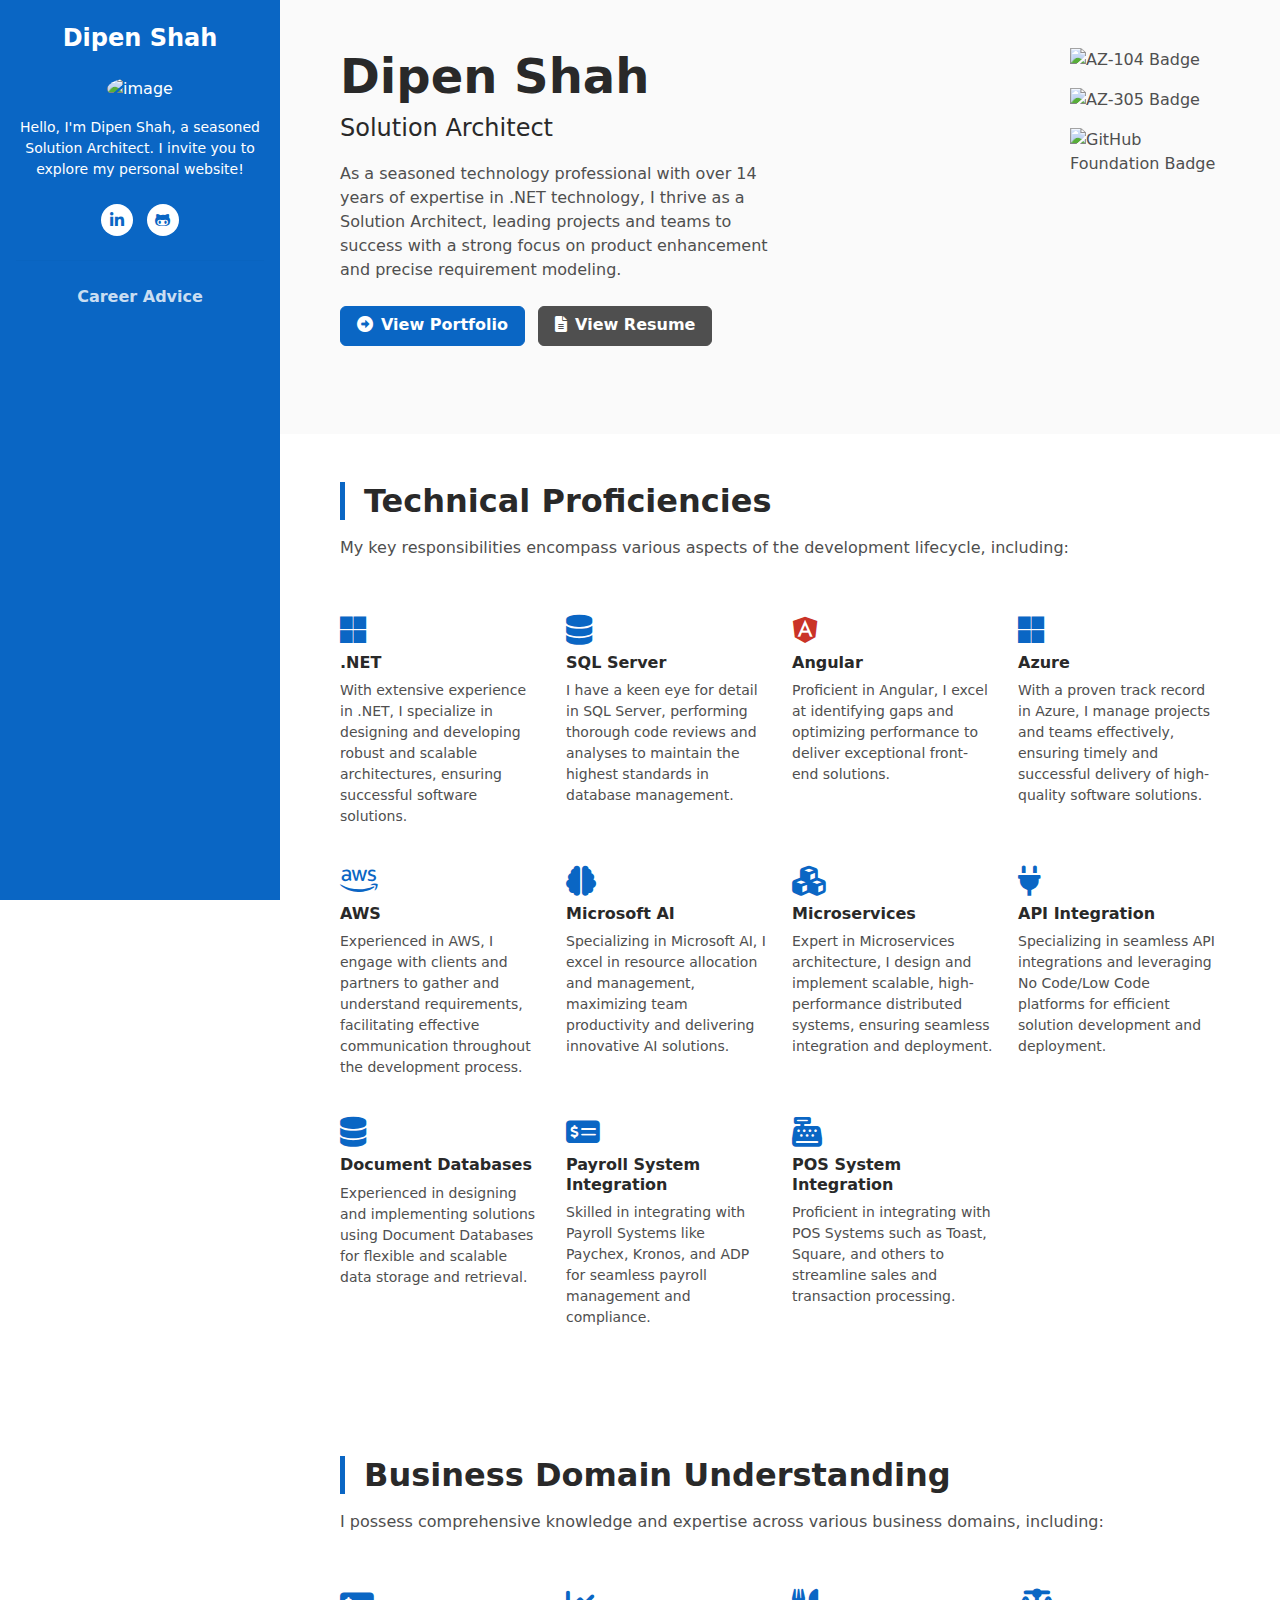
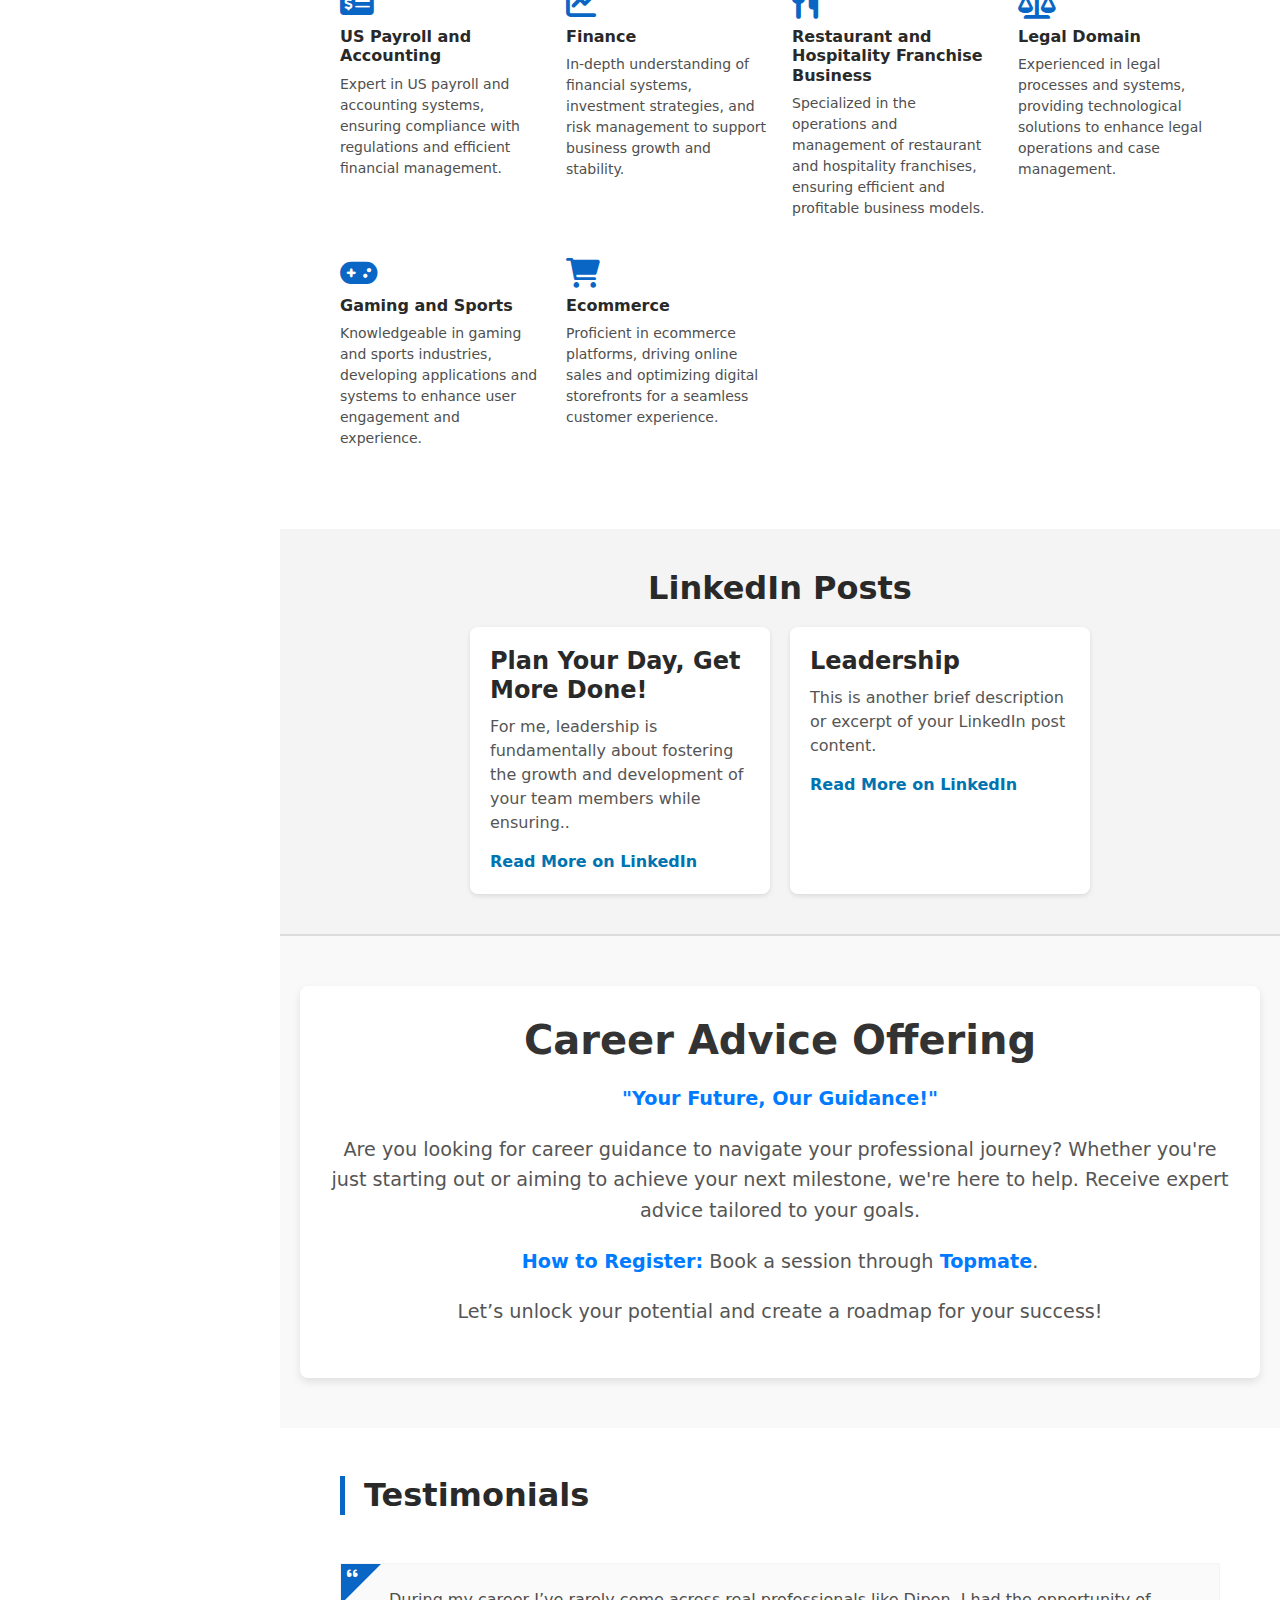
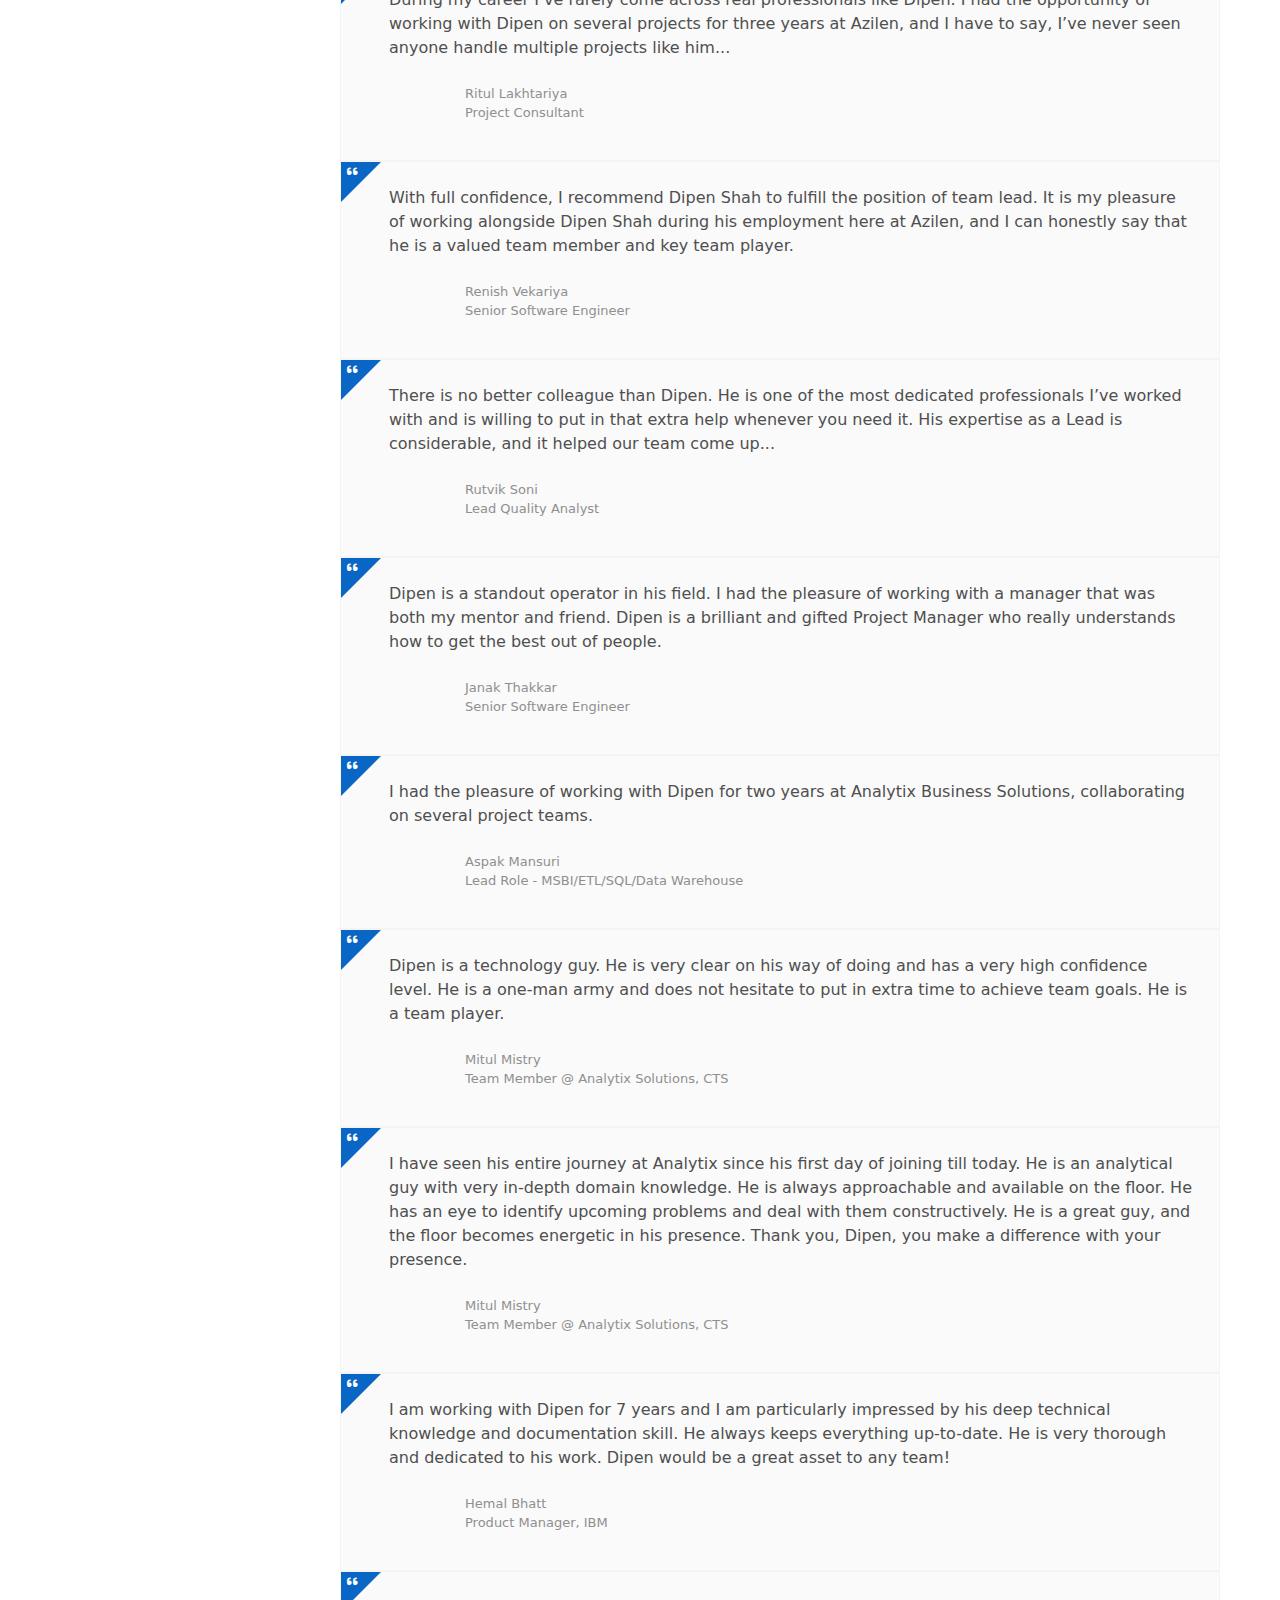
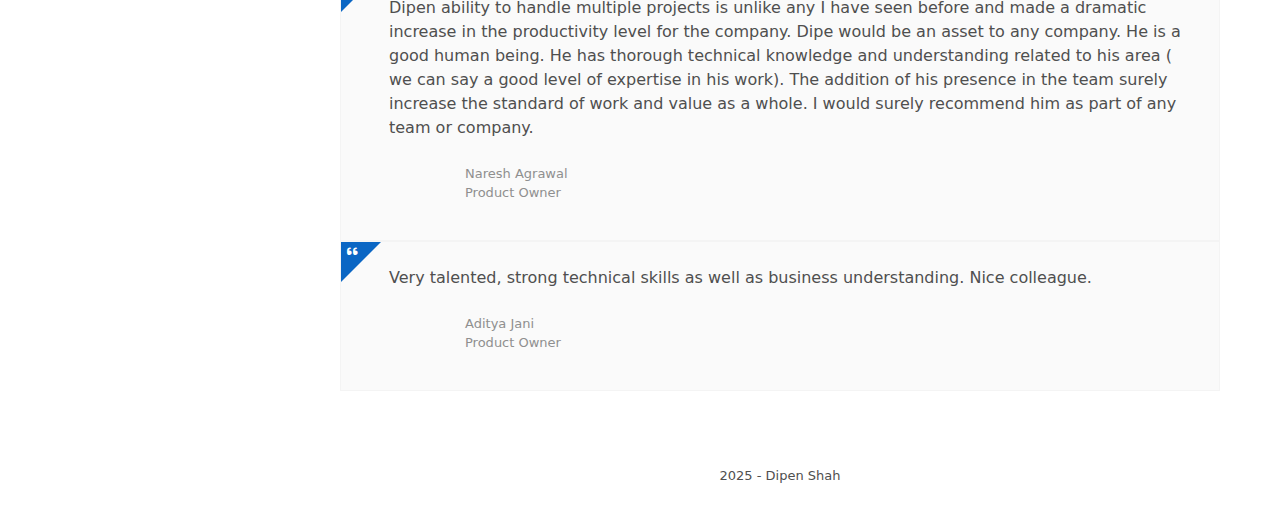
==== commit b5526e5b: "Update index.html" ====
--- a/index.html
+++ b/index.html
@@ -97,11 +97,12 @@
 					</div><!--//col-->
 					<!-- Badge images section -->
 					<div class="col">
-						<div class="d-flex flex-column align-items-end">
-							<img src="https://learn.microsoft.com/en-us/media/learn/certification/badges/microsoft-certified-associate-badge.svg?branch=main" alt="AZ-104 Badge" class="img-fluid mb-3" style="width: 150px; height: auto;">
-							<img src="https://learn.microsoft.com/en-us/media/learn/certification/badges/microsoft-certified-expert-badge.svg" alt="AZ-305 Badge" class="img-fluid" style="width: 150px; height: auto;">
-						</div>
-					</div><!--//col-->
+    <div class="d-flex flex-column align-items-end">
+        <img src="https://learn.microsoft.com/en-us/media/learn/certification/badges/microsoft-certified-associate-badge.svg?branch=main" alt="AZ-104 Badge" class="img-fluid mb-3" style="width: 150px; height: auto;">
+        <img src="https://learn.microsoft.com/en-us/media/learn/certification/badges/microsoft-certified-expert-badge.svg" alt="AZ-305 Badge" class="img-fluid mb-3" style="width: 150px; height: auto;">
+        <img src="https://github.githubassets.com/images/modules/logos_page/GitHub-Mark.png" alt="GitHub Foundation Badge" class="img-fluid" style="width: 150px; height: auto;">
+    </div>
+</div><!--//col-->
 
 				</div>
 			</div>
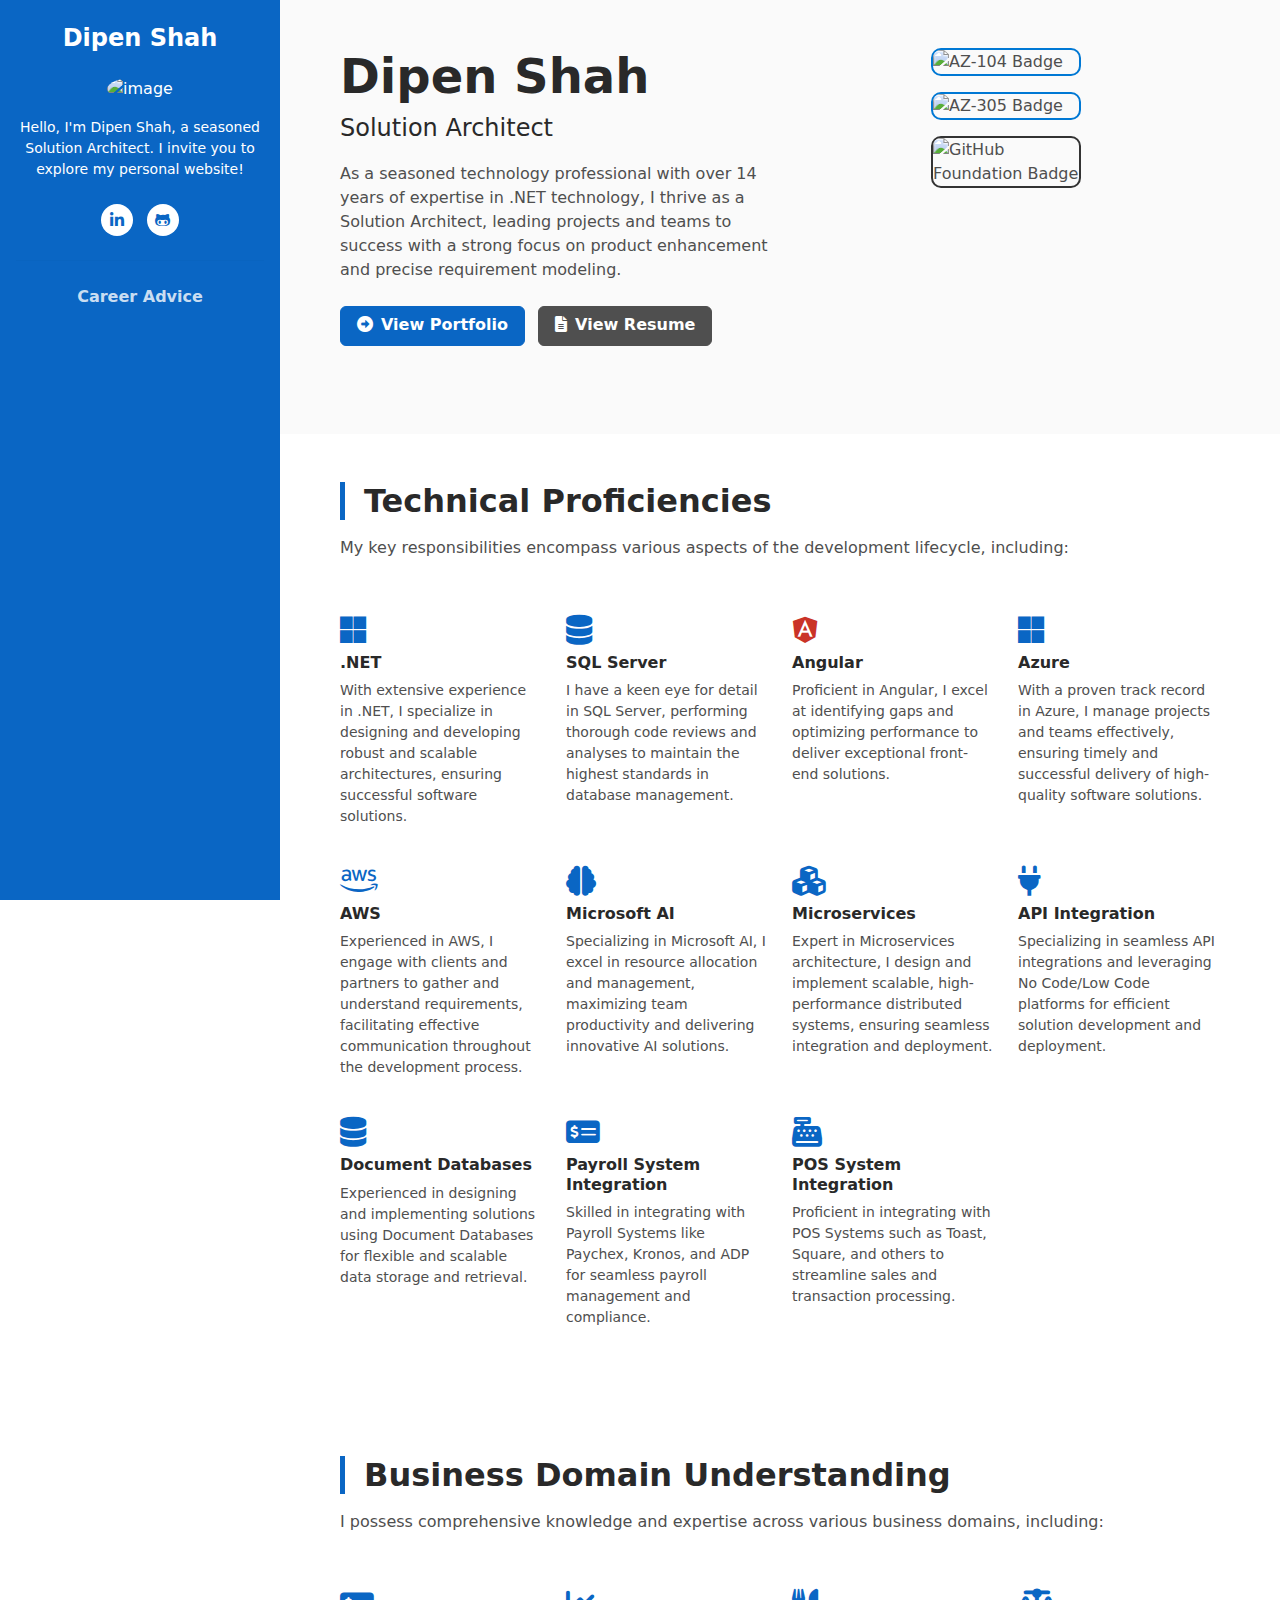
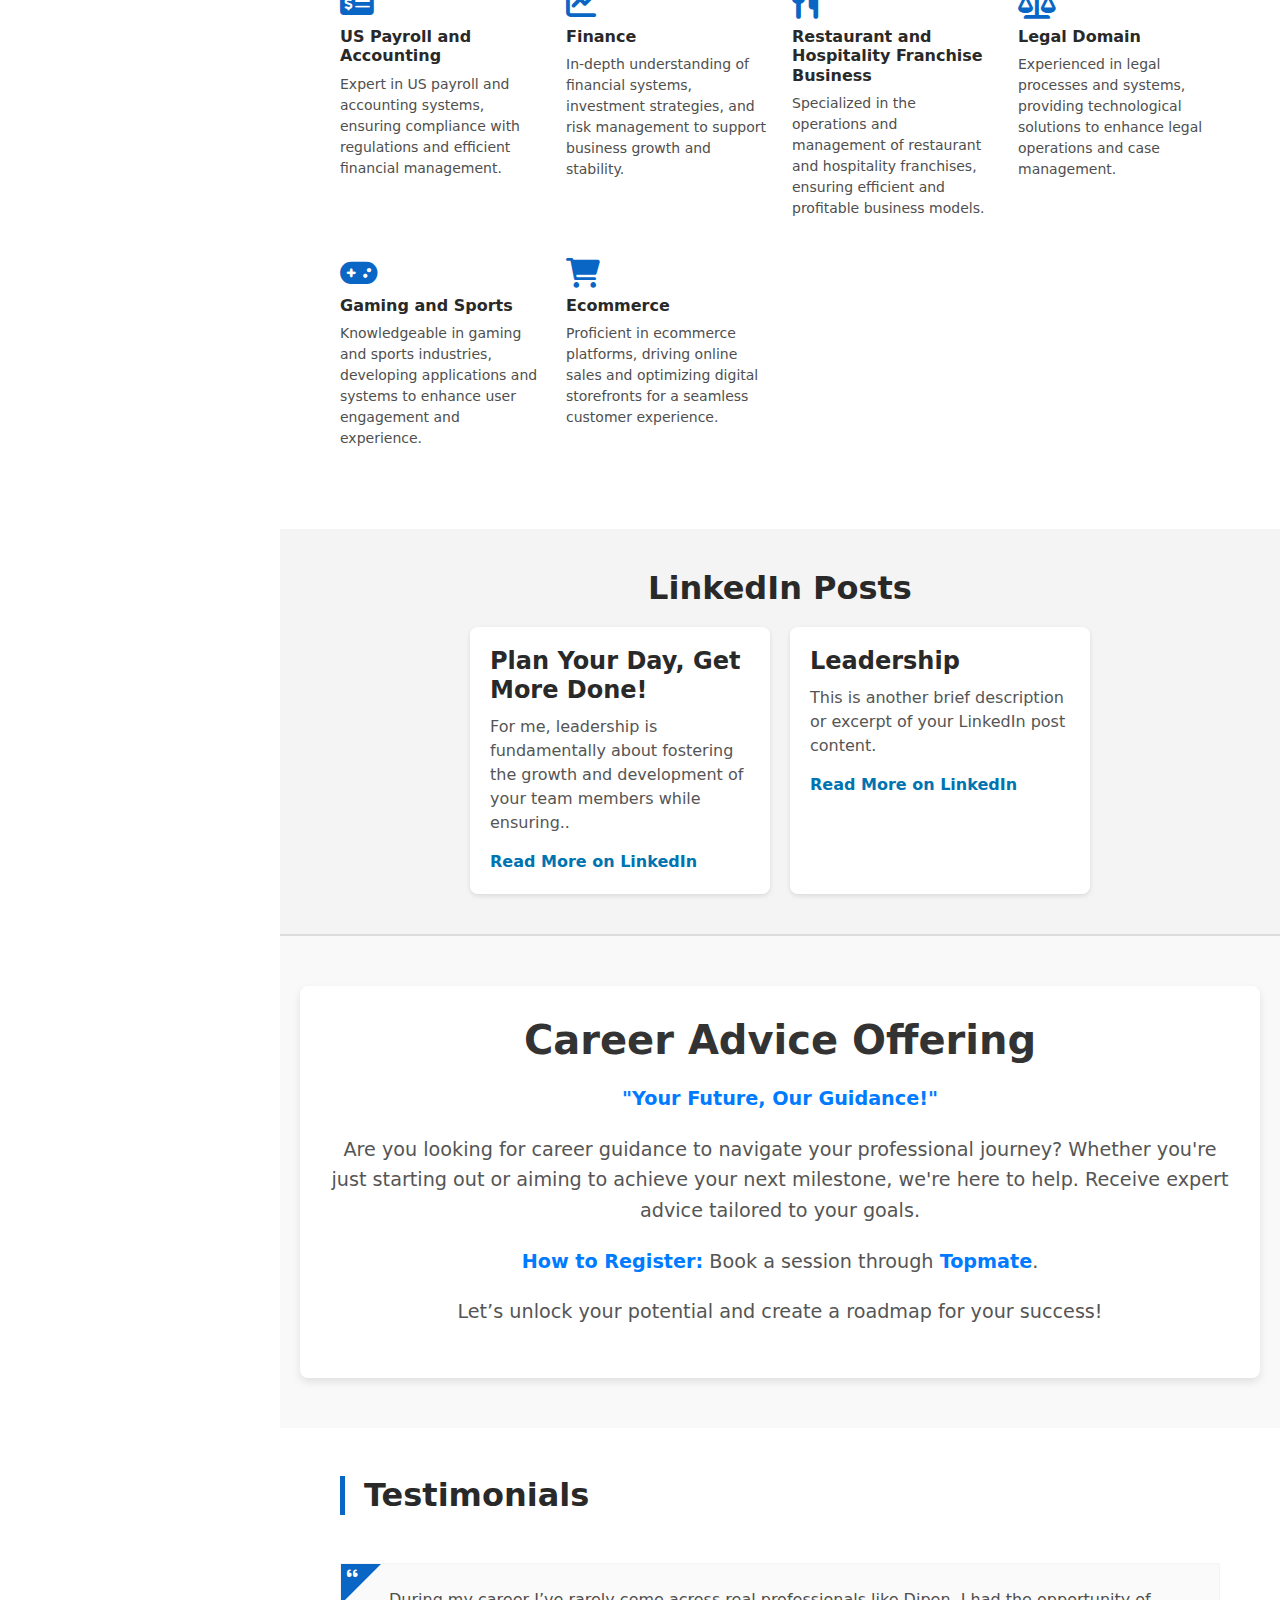
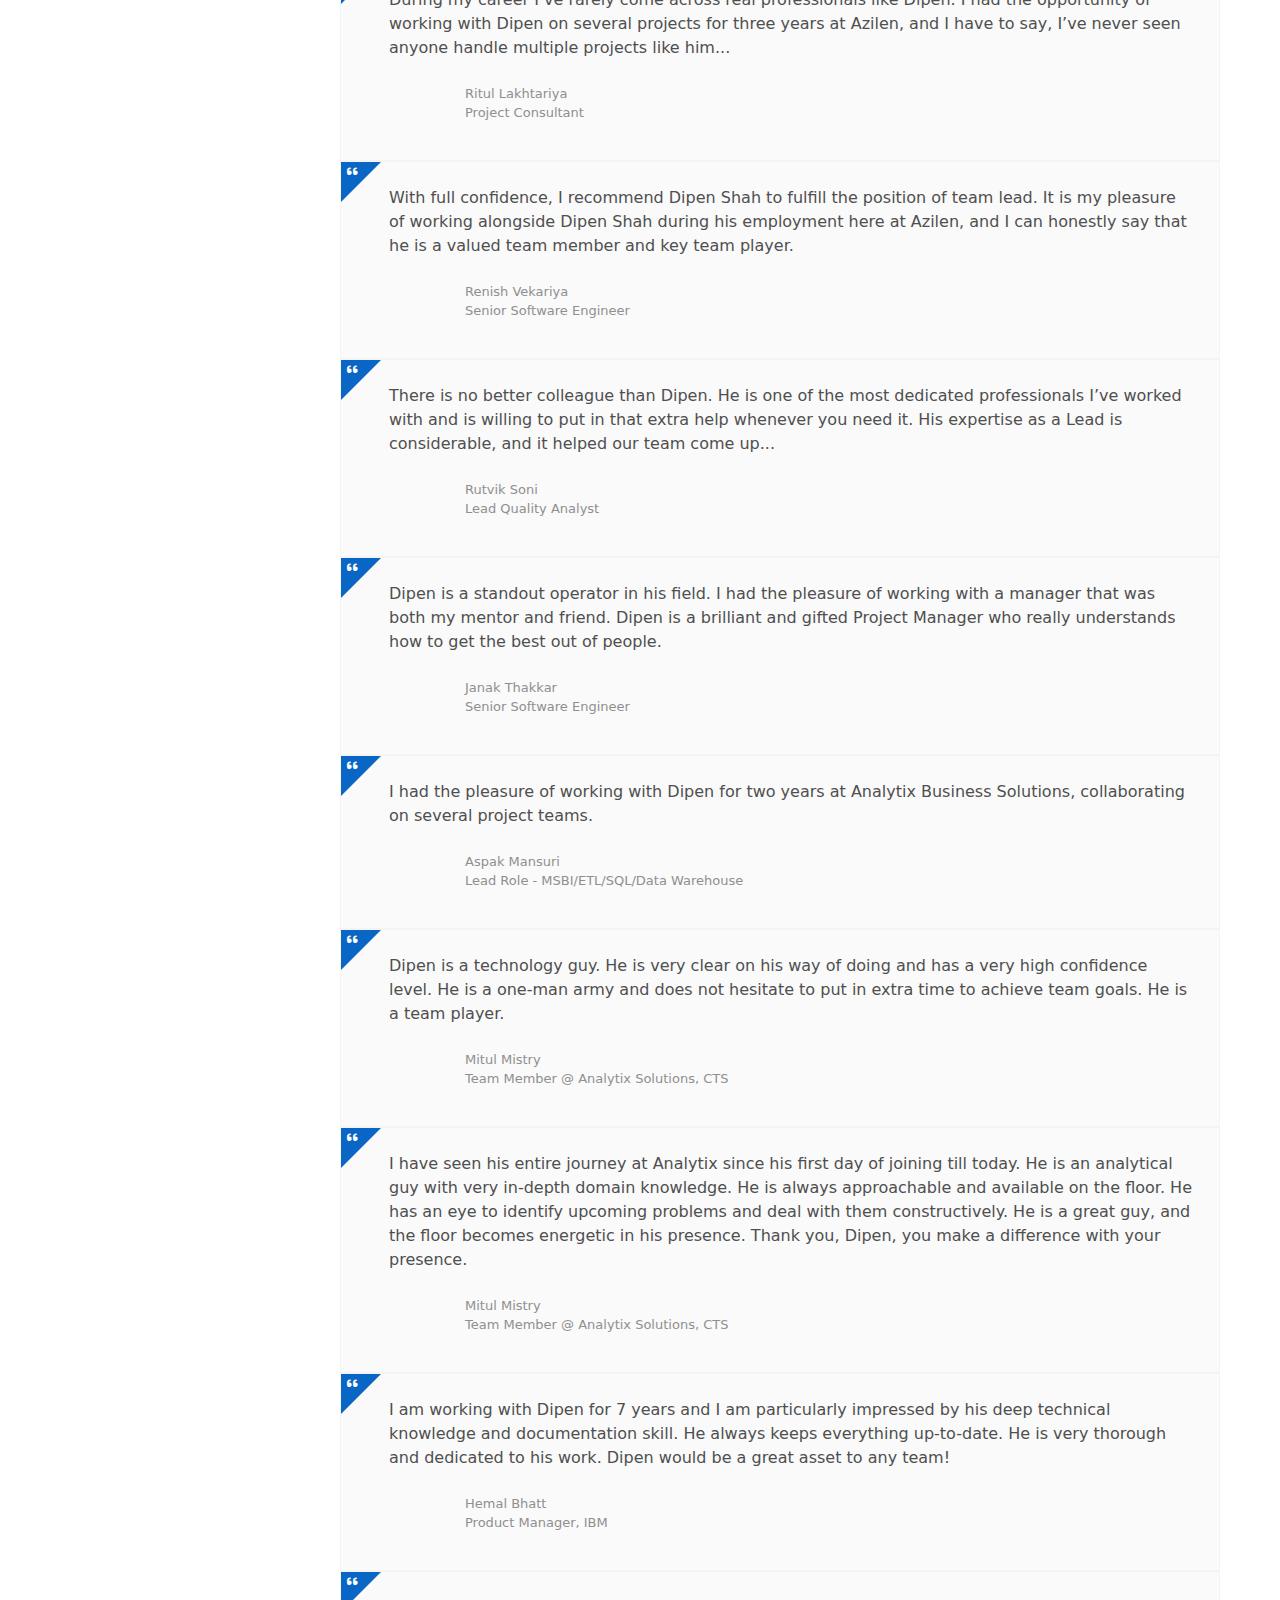
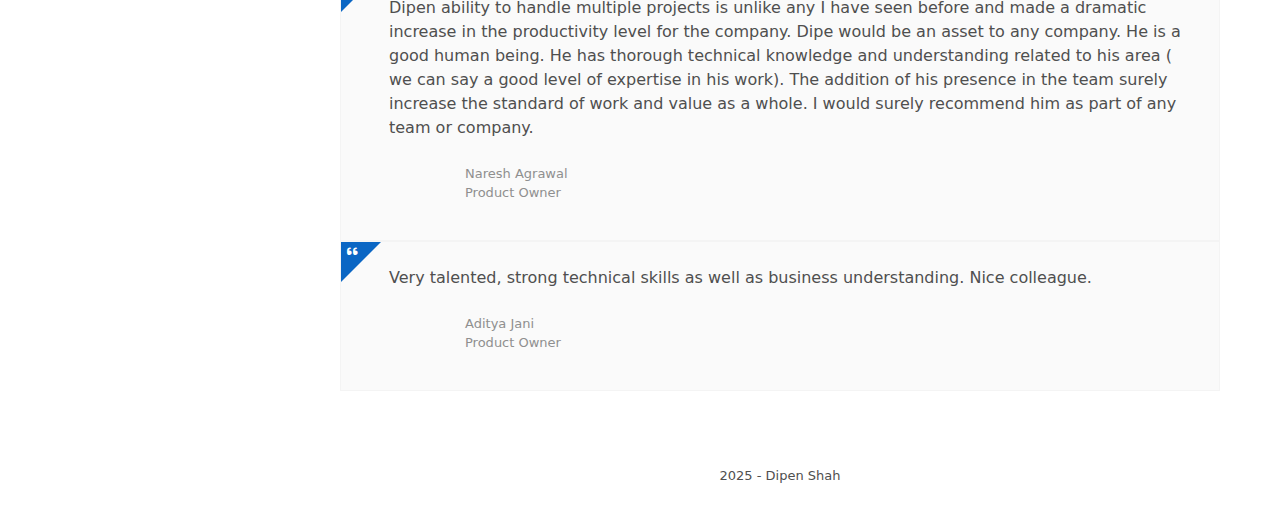
==== commit d2b9e333: "Update index.html" ====
--- a/index.html
+++ b/index.html
@@ -96,11 +96,25 @@
 						</div>
 					</div><!--//col-->
 					<!-- Badge images section -->
-					<div class="col">
-    <div class="d-flex flex-column align-items-end">
-        <img src="https://learn.microsoft.com/en-us/media/learn/certification/badges/microsoft-certified-associate-badge.svg?branch=main" alt="AZ-104 Badge" class="img-fluid mb-3" style="width: 150px; height: auto;">
-        <img src="https://learn.microsoft.com/en-us/media/learn/certification/badges/microsoft-certified-expert-badge.svg" alt="AZ-305 Badge" class="img-fluid mb-3" style="width: 150px; height: auto;">
-        <img src="https://github.githubassets.com/images/modules/logos_page/GitHub-Mark.png" alt="GitHub Foundation Badge" class="img-fluid" style="width: 150px; height: auto;">
+				<div class="col">
+    <div class="d-flex flex-column align-items-center">
+        <!-- Badge 1 -->
+        <img src="https://learn.microsoft.com/en-us/media/learn/certification/badges/microsoft-certified-associate-badge.svg?branch=main"
+             alt="AZ-104 Badge"
+             class="img-fluid mb-3"
+             style="width: 150px; height: auto; border: 2px solid #0078D4; border-radius: 10px;">
+        
+        <!-- Badge 2 -->
+        <img src="https://learn.microsoft.com/en-us/media/learn/certification/badges/microsoft-certified-expert-badge.svg"
+             alt="AZ-305 Badge"
+             class="img-fluid mb-3"
+             style="width: 150px; height: auto; border: 2px solid #0078D4; border-radius: 10px;">
+        
+        <!-- Badge 3 -->
+        <img src="https://github.githubassets.com/images/modules/logos_page/GitHub-Mark.png"
+             alt="GitHub Foundation Badge"
+             class="img-fluid"
+             style="width: 150px; height: auto; border: 2px solid #333; border-radius: 10px;">
     </div>
 </div><!--//col-->
 
